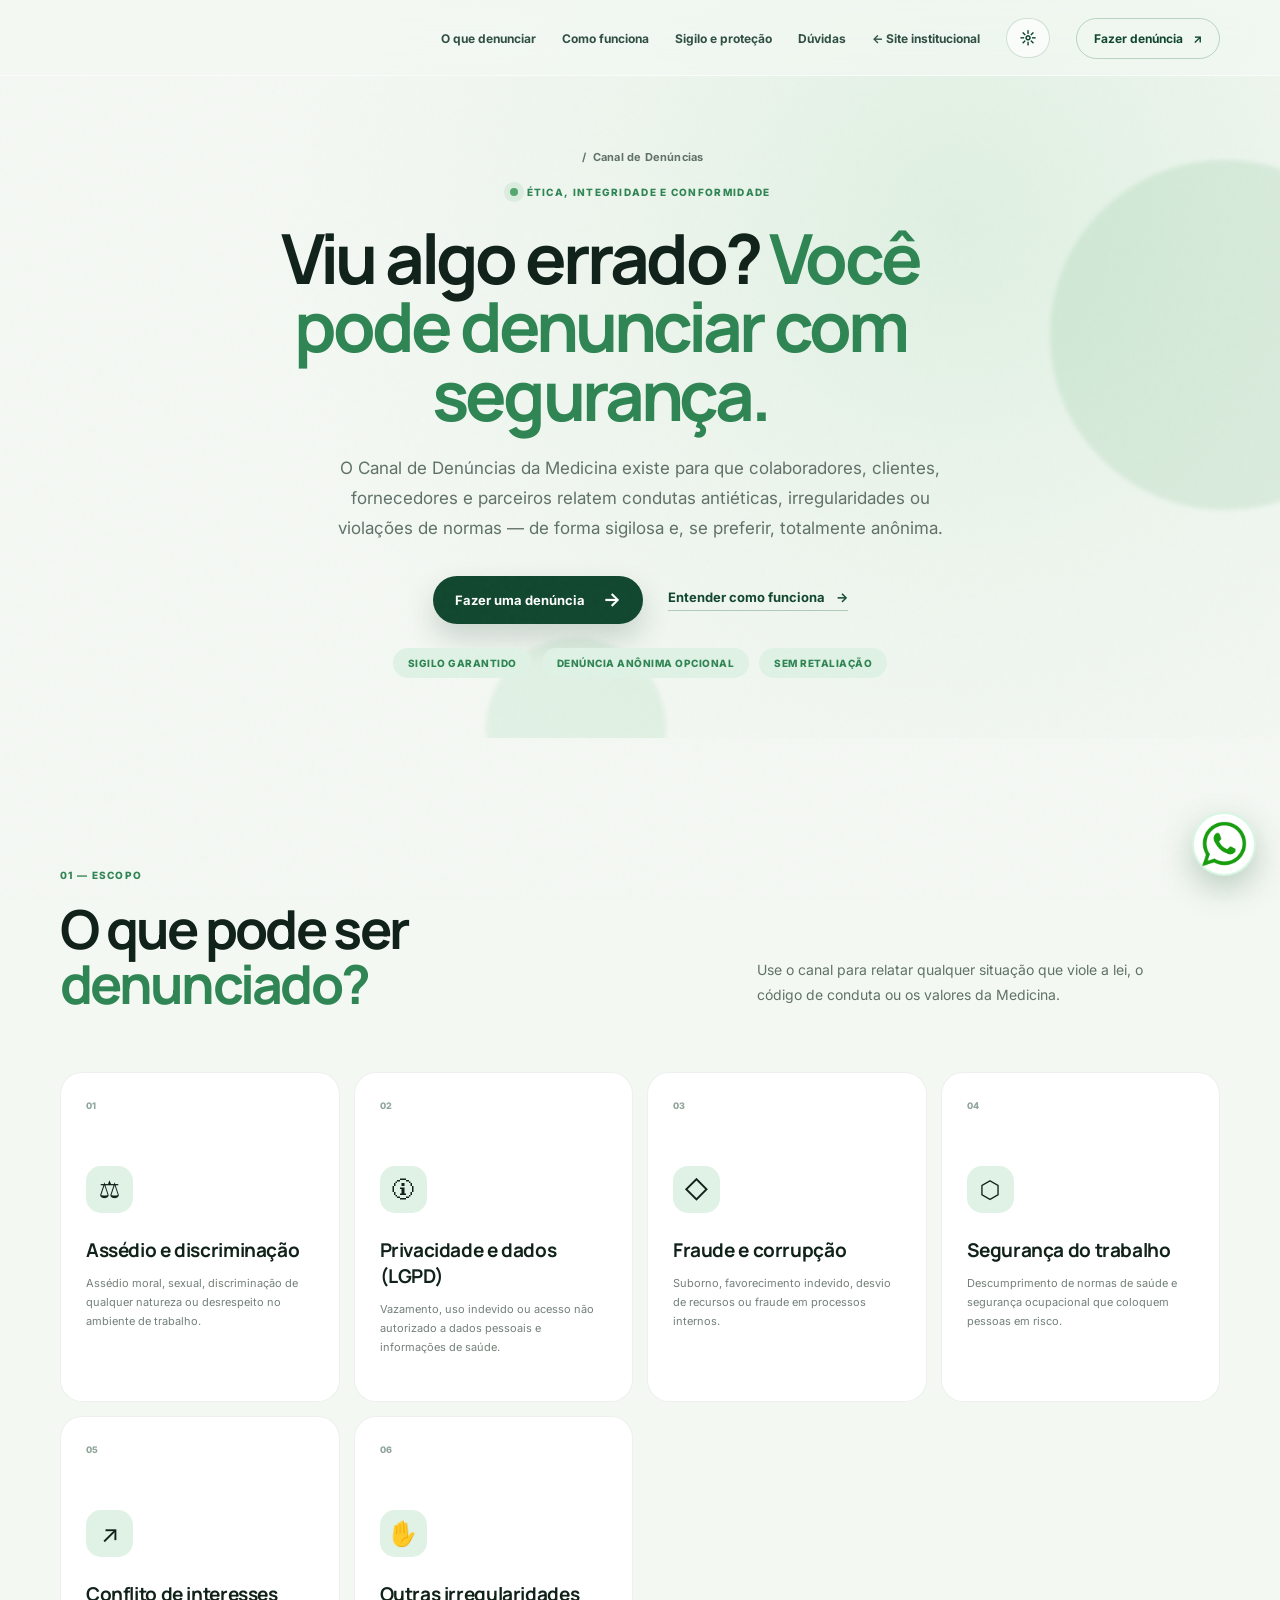
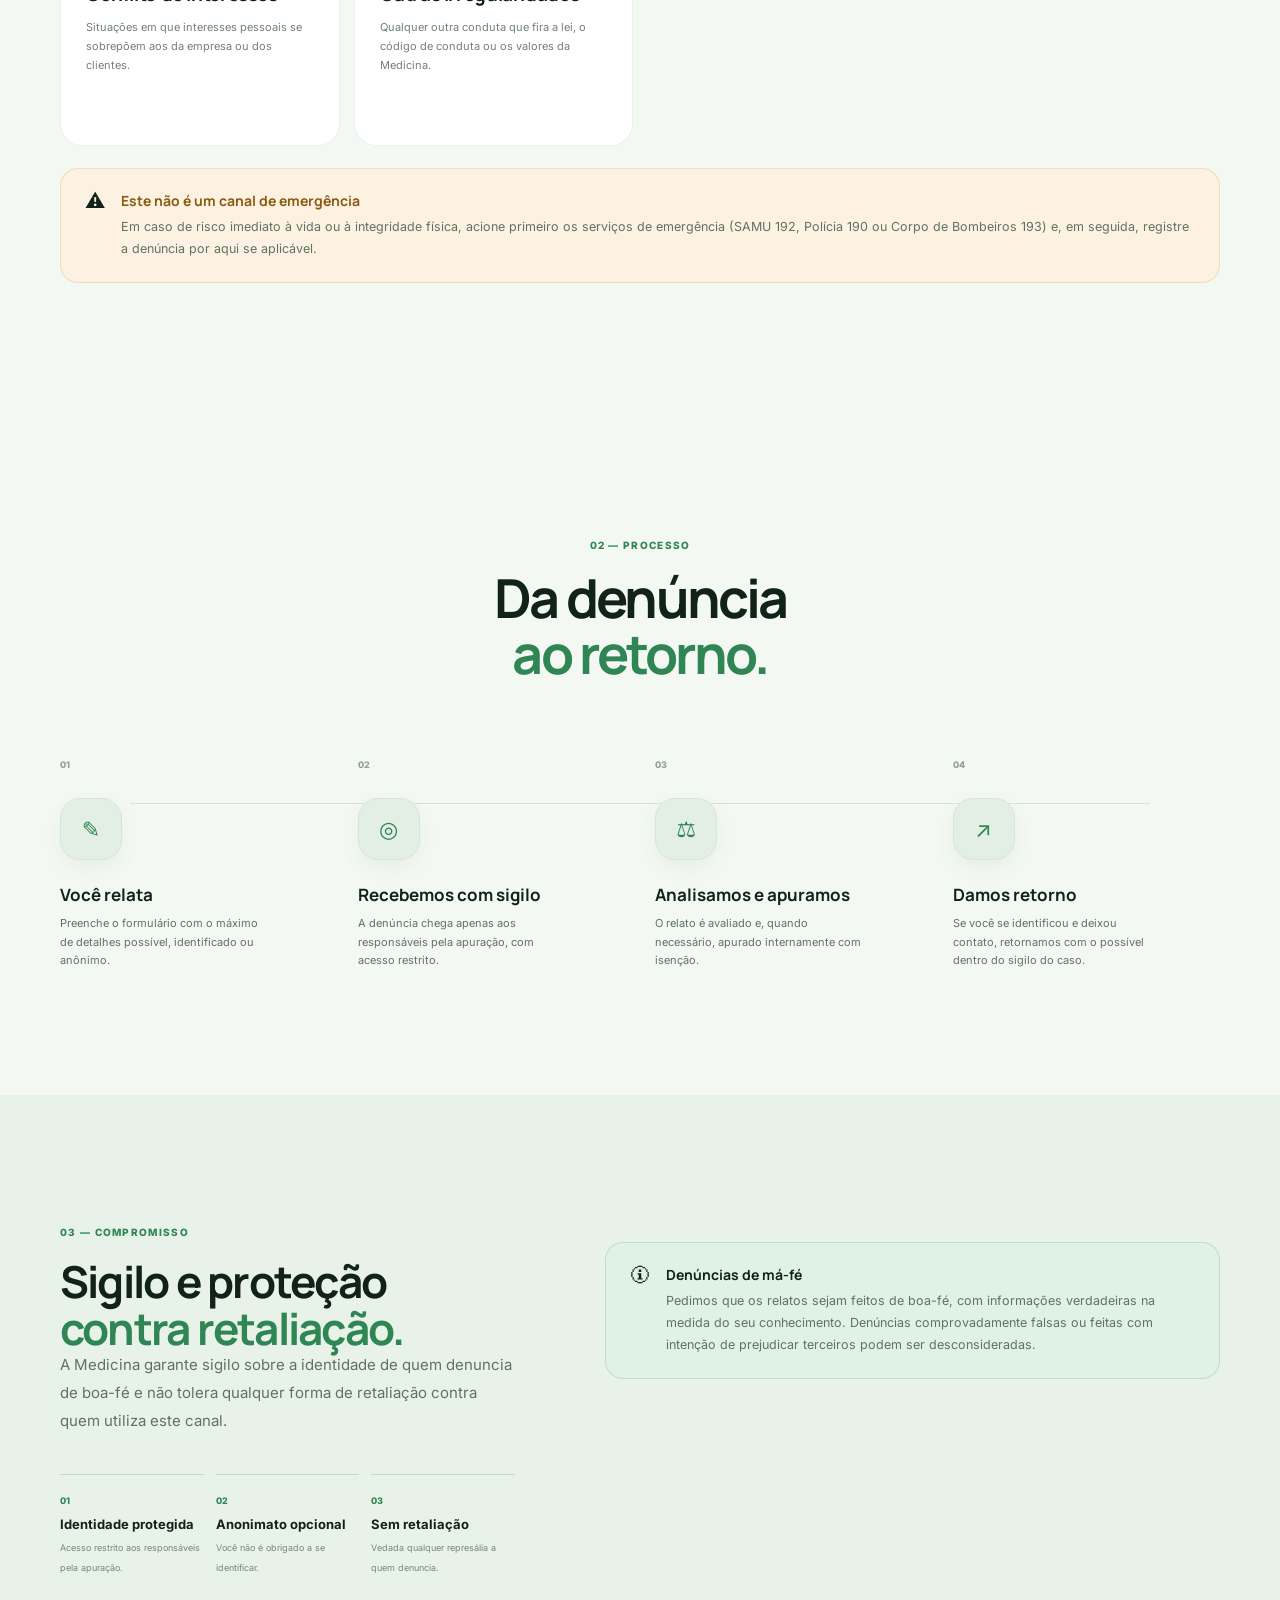
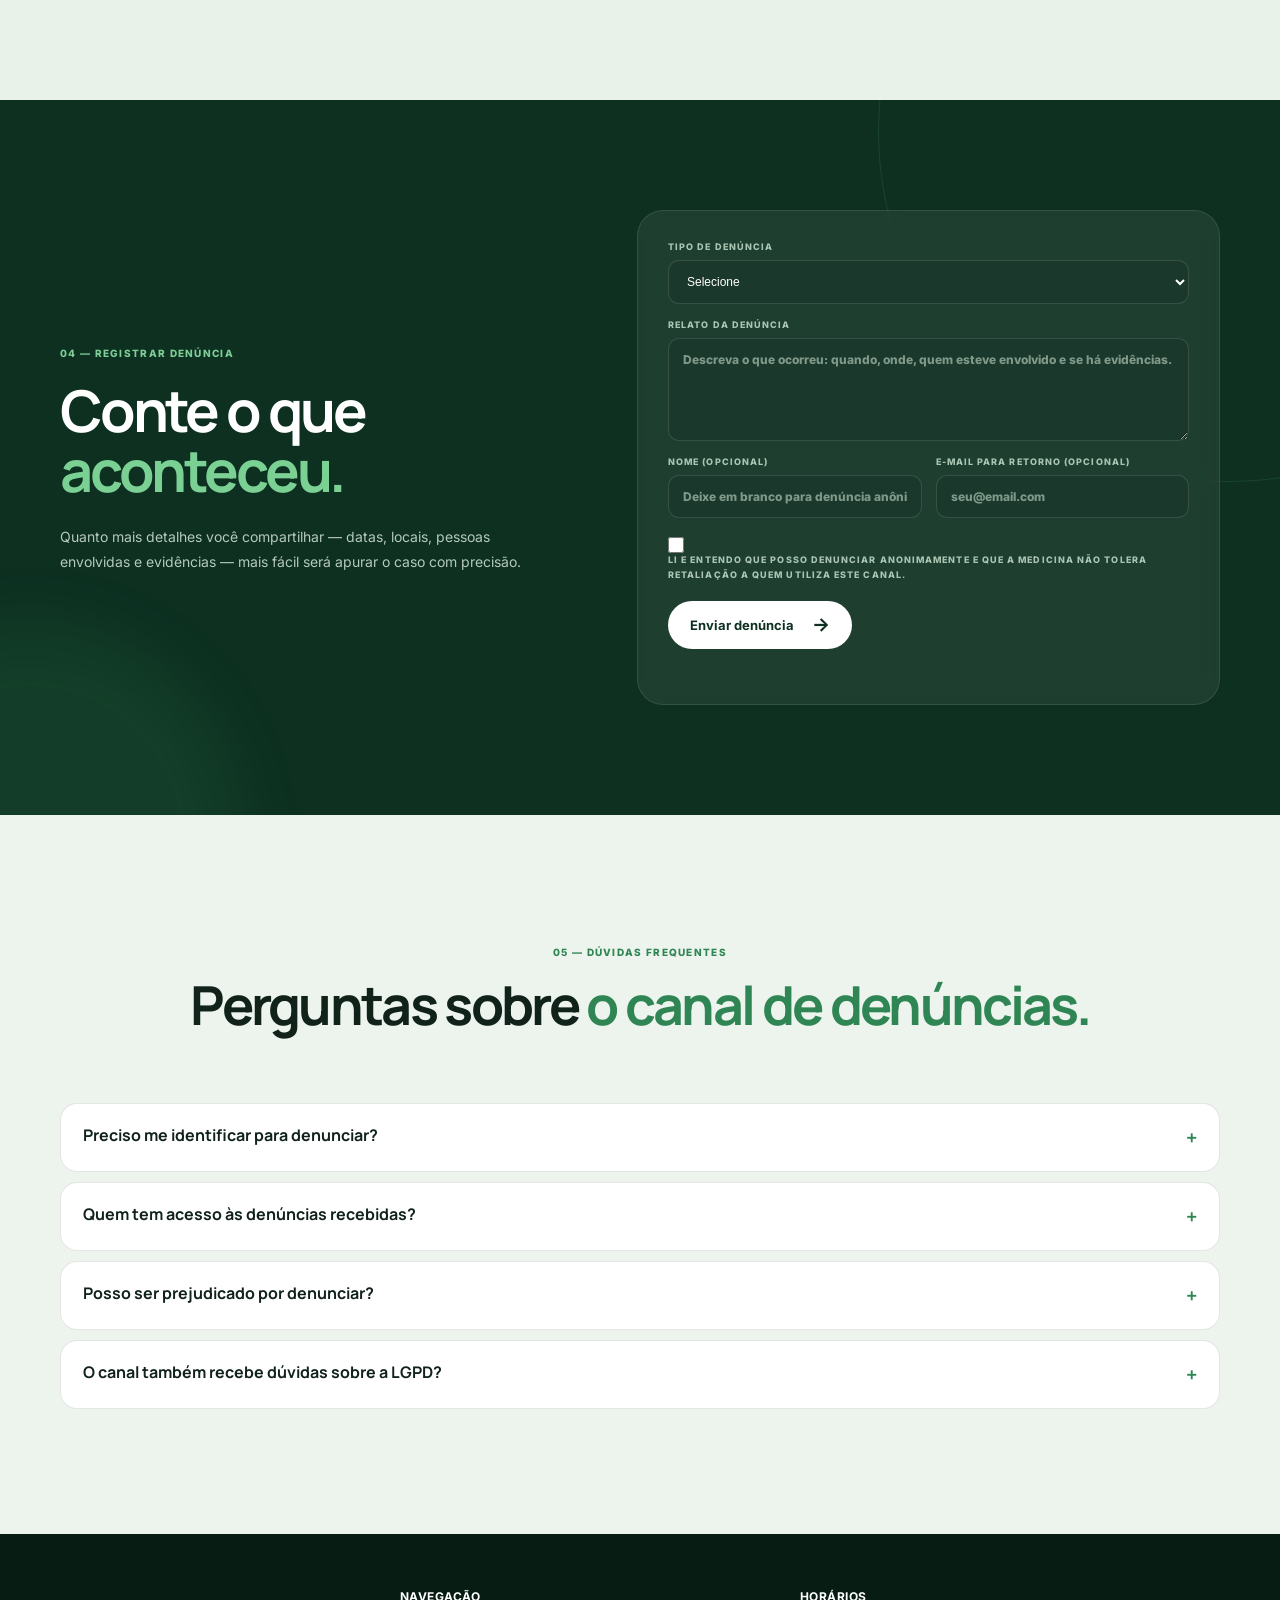
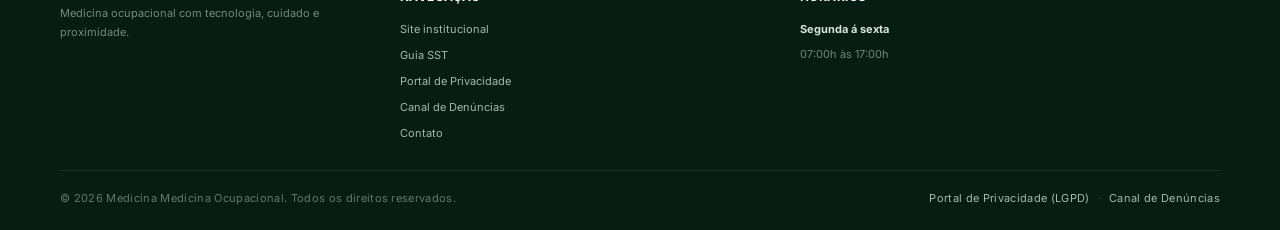
==== Medicina/canal-denuncias.html @ 220d485c "Add files via upload" ====
<!DOCTYPE html>
<html lang="pt-BR">

<head>
  <meta charset="UTF-8">
  <meta name="viewport" content="width=device-width, initial-scale=1.0">

  <meta name="description"
    content="Canal de Denúncias — relate condutas antiéticas, irregularidades ou violações de forma sigilosa e, se preferir, anônima.">

  <meta name="theme-color" content="#0f3d2a">

  <title>Canal de Denúncias</title>

  <link rel="preconnect" href="https://fonts.googleapis.com">
  <link rel="preconnect" href="https://fonts.gstatic.com" crossorigin>

  <link
    href="https://fonts.googleapis.com/css2?family=Inter:wght@400;500;600;700;800&family=Manrope:wght@500;600;700;800&display=swap"
    rel="stylesheet">

  <link rel="stylesheet" href="style.css">
  <link rel="stylesheet" href="legal.css">
</head>

<body>

  <div class="noise" aria-hidden="true"></div>

  <header class="header" id="inicio">
    <div class="container nav-wrap">

      <a class="brand" href="index.html" aria-label="Medicina - início">
      </a>

      <button class="menu-toggle" type="button" aria-label="Abrir menu" aria-expanded="false">
        <span></span>
        <span></span>
        <span></span>
      </button>

      <nav class="nav" aria-label="Navegação principal">
        <a href="#o-que-denunciar">O que denunciar</a>
        <a href="#como-funciona">Como funciona</a>
        <a href="#sigilo">Sigilo e proteção</a>
        <a href="#faq">Dúvidas</a>
        <a href="index.html">← Site institucional</a>

        <button class="theme-toggle" type="button" id="themeToggle" aria-label="Ativar tema escuro" aria-pressed="false"
          title="Alternar tema">
          <span class="theme-icon theme-sun" aria-hidden="true">☼</span>
          <span class="theme-icon theme-moon" aria-hidden="true">☾</span>
        </button>

        <a href="#denuncia" class="nav-cta">
          Fazer denúncia <span>↗</span>
        </a>
      </nav>

    </div>
  </header>


  <main>

    <!-- =========================
         HERO
    ========================== -->
    <section class="hero hero-simple">

      <div class="hero-glow glow-one"></div>
      <div class="hero-glow glow-two"></div>

      <div class="container hero-grid">

        <div class="hero-copy reveal">

          <div class="breadcrumb">
            <a href="index.html"></a>
            <span>/</span>
            <span>Canal de Denúncias</span>
          </div>

          <div class="eyebrow" style="justify-content:center">
            <span class="pulse"></span>
            Ética, integridade e conformidade
          </div>

          <h1>
            Viu algo errado?
            <em>Você pode denunciar com segurança.</em>
          </h1>

          <p class="hero-text">
            O Canal de Denúncias da Medicina existe para que colaboradores,
            clientes, fornecedores e parceiros relatem condutas antiéticas,
            irregularidades ou violações de normas — de forma sigilosa e,
            se preferir, totalmente anônima.
          </p>

          <div class="hero-actions">
            <a href="#denuncia" class="btn btn-primary">
              Fazer uma denúncia
              <span>→</span>
            </a>

            <a href="#como-funciona" class="text-link">
              Entender como funciona <span>→</span>
            </a>
          </div>

          <div class="meta-badges">
            <span class="meta-badge">Sigilo garantido</span>
            <span class="meta-badge">Denúncia anônima opcional</span>
            <span class="meta-badge">Sem retaliação</span>
          </div>

        </div>

      </div>

    </section>


    <!-- =========================
         O QUE PODE SER DENUNCIADO
    ========================== -->
    <section class="section" id="o-que-denunciar">
      <div class="container">

        <div class="section-heading reveal">
          <div>
            <span class="section-tag">01 — Escopo</span>
            <h2>O que pode ser <span>denunciado?</span></h2>
          </div>

          <p>
            Use o canal para relatar qualquer situação que viole a lei, o
            código de conduta ou os valores da Medicina.
          </p>
        </div>

        <div class="services-grid">

          <div class="service-card reveal">
            <span class="service-number">01</span>
            <div class="service-icon">⚖</div>
            <h3>Assédio e discriminação</h3>
            <p>Assédio moral, sexual, discriminação de qualquer natureza
              ou desrespeito no ambiente de trabalho.</p>
          </div>

          <div class="service-card reveal delay-1">
            <span class="service-number">02</span>
            <div class="service-icon">🛈</div>
            <h3>Privacidade e dados (LGPD)</h3>
            <p>Vazamento, uso indevido ou acesso não autorizado a dados
              pessoais e informações de saúde.</p>
          </div>

          <div class="service-card reveal delay-2">
            <span class="service-number">03</span>
            <div class="service-icon">◇</div>
            <h3>Fraude e corrupção</h3>
            <p>Suborno, favorecimento indevido, desvio de recursos ou
              fraude em processos internos.</p>
          </div>

          <div class="service-card reveal delay-3">
            <span class="service-number">04</span>
            <div class="service-icon">⬡</div>
            <h3>Segurança do trabalho</h3>
            <p>Descumprimento de normas de saúde e segurança ocupacional
              que coloquem pessoas em risco.</p>
          </div>

          <div class="service-card reveal">
            <span class="service-number">05</span>
            <div class="service-icon">↗</div>
            <h3>Conflito de interesses</h3>
            <p>Situações em que interesses pessoais se sobrepõem aos da
              empresa ou dos clientes.</p>
          </div>

          <div class="service-card reveal delay-1">
            <span class="service-number">06</span>
            <div class="service-icon">✋</div>
            <h3>Outras irregularidades</h3>
            <p>Qualquer outra conduta que fira a lei, o código de conduta
              ou os valores da Medicina.</p>
          </div>

        </div>

        <div class="info-box warn reveal">
          <span class="info-icon">⚠</span>
          <div>
            <h4>Este não é um canal de emergência</h4>
            <p>
              Em caso de risco imediato à vida ou à integridade física,
              acione primeiro os serviços de emergência (SAMU 192, Polícia
              190 ou Corpo de Bombeiros 193) e, em seguida, registre a
              denúncia por aqui se aplicável.
            </p>
          </div>
        </div>

      </div>
    </section>


    <!-- =========================
         COMO FUNCIONA
    ========================== -->
    <section class="section process" id="como-funciona">
      <div class="container">

        <div class="section-heading centered reveal">
          <span class="section-tag">02 — Processo</span>
          <h2>
            Da denúncia<br>
            <span>ao retorno.</span>
          </h2>
        </div>

        <div class="process-line"></div>

        <div class="process-grid">

          <div class="step reveal">
            <span>01</span>
            <div class="step-icon">✎</div>
            <h3>Você relata</h3>
            <p>Preenche o formulário com o máximo de detalhes possível,
              identificado ou anônimo.</p>
          </div>

          <div class="step reveal delay-1">
            <span>02</span>
            <div class="step-icon">◎</div>
            <h3>Recebemos com sigilo</h3>
            <p>A denúncia chega apenas aos responsáveis pela apuração,
              com acesso restrito.</p>
          </div>

          <div class="step reveal delay-2">
            <span>03</span>
            <div class="step-icon">⚖</div>
            <h3>Analisamos e apuramos</h3>
            <p>O relato é avaliado e, quando necessário, apurado
              internamente com isenção.</p>
          </div>

          <div class="step reveal delay-3">
            <span>04</span>
            <div class="step-icon">↗</div>
            <h3>Damos retorno</h3>
            <p>Se você se identificou e deixou contato, retornamos com o
              possível dentro do sigilo do caso.</p>
          </div>

        </div>

      </div>
    </section>


    <!-- =========================
         SIGILO E PROTEÇÃO
    ========================== -->
    <section class="section about" id="sigilo">
      <div class="container split reveal">

        <div>
          <span class="section-tag">03 — Compromisso</span>
          <h2>Sigilo e proteção <span>contra retaliação.</span></h2>

          <p>
            A Medicina garante sigilo sobre a identidade de quem
            denuncia de boa-fé e não tolera qualquer forma de retaliação
            contra quem utiliza este canal.
          </p>

          <div class="values">

            <div>
              <span>01</span>
              <strong>Identidade protegida</strong>
              <small>
                Acesso restrito aos responsáveis pela apuração.
              </small>
            </div>

            <div>
              <span>02</span>
              <strong>Anonimato opcional</strong>
              <small>
                Você não é obrigado a se identificar.
              </small>
            </div>

            <div>
              <span>03</span>
              <strong>Sem retaliação</strong>
              <small>
                Vedada qualquer represália a quem denuncia.
              </small>
            </div>

          </div>

        </div>

        <div class="info-box reveal">
          <span class="info-icon">🛈</span>
          <div>
            <h4>Denúncias de má-fé</h4>
            <p>
              Pedimos que os relatos sejam feitos de boa-fé, com
              informações verdadeiras na medida do seu conhecimento.
              Denúncias comprovadamente falsas ou feitas com intenção de
              prejudicar terceiros podem ser desconsideradas.
            </p>
          </div>
        </div>

      </div>
    </section>


    <!-- =========================
         FORMULÁRIO DE DENÚNCIA
    ========================== -->
    <section class="cta-section" id="denuncia">

      <div class="cta-glow"></div>

      <div class="container cta-grid">

        <div class="cta-copy reveal">

          <span class="section-tag light">
            04 — Registrar denúncia
          </span>

          <h2>
            Conte o que
            <em>aconteceu.</em>
          </h2>

          <p>
            Quanto mais detalhes você compartilhar — datas, locais,
            pessoas envolvidas e evidências — mais fácil será apurar o
            caso com precisão.
          </p>

        </div>

        <form class="contact-form reveal delay-1" id="contactForm"
          action="https://formsubmit.co/ajax/felipep2907@gmail.com" method="POST">

          <!-- Configurações do FormSubmit -->
          <input type="hidden" name="_subject" value="Nova denúncia — Canal de Denúncias Medicina">
          <input type="hidden" name="_template" value="table">
          <input type="hidden" name="_captcha" value="false">

          <label>
            Tipo de denúncia
            <select name="tipo_denuncia" required>
              <option value="" disabled selected>Selecione</option>
              <option value="Assédio ou discriminação">Assédio ou discriminação</option>
              <option value="Privacidade e dados (LGPD)">Privacidade e dados (LGPD)</option>
              <option value="Fraude ou corrupção">Fraude ou corrupção</option>
              <option value="Segurança do trabalho">Segurança do trabalho</option>
              <option value="Conflito de interesses">Conflito de interesses</option>
              <option value="Outra">Outra irregularidade</option>
            </select>
          </label>

          <label>
            Relato da denúncia
            <textarea name="mensagem" rows="5"
              placeholder="Descreva o que ocorreu: quando, onde, quem esteve envolvido e se há evidências."
              required></textarea>
          </label>

          <div class="form-row">

            <label>
              Nome (opcional)
              <input type="text" name="nome" placeholder="Deixe em branco para denúncia anônima" autocomplete="name">
            </label>

            <label>
              E-mail para retorno (opcional)
              <input type="email" name="email" placeholder="seu@email.com" autocomplete="email">
            </label>

          </div>

          <label class="form-check">
            <input type="checkbox" name="ciencia" value="Li e entendi como o canal funciona" required>
            Li e entendo que posso denunciar anonimamente e que a
            Medicina não tolera retaliação a quem utiliza este canal.
          </label>

          <button class="btn btn-light" type="submit">
            Enviar denúncia
            <span>→</span>
          </button>

          <p class="form-note" id="formMessage" role="status"></p>

        </form>

      </div>

    </section>


    <!-- =========================
         FAQ
    ========================== -->
    <section class="section faq" id="faq">
      <div class="container">

        <div class="section-heading centered reveal">
          <span class="section-tag">05 — Dúvidas frequentes</span>
          <h2>Perguntas sobre <span>o canal de denúncias.</span></h2>
        </div>

        <div class="faq-list">

          <details class="reveal">
            <summary>Preciso me identificar para denunciar?</summary>
            <p>
              Não. Você pode deixar os campos de nome e e-mail em branco e
              enviar a denúncia de forma totalmente anônima. Se quiser
              receber um retorno, é necessário deixar um e-mail de
              contato.
            </p>
          </details>

          <details class="reveal">
            <summary>Quem tem acesso às denúncias recebidas?</summary>
            <p>
              Apenas os responsáveis pela apuração interna têm acesso ao
              conteúdo das denúncias, mantendo o sigilo sobre a identidade
              de quem relata, quando informada.
            </p>
          </details>

          <details class="reveal">
            <summary>Posso ser prejudicado por denunciar?</summary>
            <p>
              Não. A Medicina veda qualquer forma de retaliação contra
              quem utiliza este canal de boa-fé.
            </p>
          </details>

          <details class="reveal">
            <summary>O canal também recebe dúvidas sobre a LGPD?</summary>
            <p>
              Para dúvidas gerais sobre privacidade e proteção de dados,
              consulte nosso <a href="privacidade.html">Portal de
                Privacidade</a>. Use este canal especificamente para relatar
              violações e condutas irregulares.
            </p>
          </details>

        </div>

      </div>
    </section>

  </main>

  <footer class="footer">

    <div class="container footer-grid">
      <div class="footer-brand">

        <p>
          Medicina ocupacional com tecnologia,
          cuidado e proximidade.
        </p>

      </div>
      <div class="footer-column">

        <h4>Navegação</h4>

        <nav class="footer-links" aria-label="Navegação do rodapé">

          <a href="index.html">
            Site institucional
          </a>

          <a href="guia-sst.html">
            Guia SST
          </a>

          <a href="privacidade.html">
            Portal de Privacidade
          </a>

          <a href="canal-denuncias.html">
            Canal de Denúncias
          </a>

          <a href="index.html#contato">
            Contato
          </a>

        </nav>

      </div>

      <div class="footer-column">
      </div>
      <div class="footer-column">

        <h4>Horários</h4>

        <div class="footer-info">

          <strong>Segunda á sexta</strong>

          <span>
            07:00h às 17:00h<br>
          </span>
        </div>

      </div>
      <div class="footer-column footer-address">
        </div>

      </div>

    </div>

    <div class="container footer-bottom">

      <span>
        © <span id="year"></span>
        Medicina Medicina Ocupacional.
        Todos os direitos reservados.
      </span>

      <nav class="footer-legal" aria-label="Links legais">
        <a href="privacidade.html">Portal de Privacidade (LGPD)</a>
        <span class="dot">·</span>
        <a href="canal-denuncias.html">Canal de Denúncias</a>
      </nav>

    </div>

  </footer>

  <a class="whatsapp" href="https://wa.me/5513991034244" target="_blank" rel="noopener"
    aria-label="Falar pelo WhatsApp">
    <span class="whatsapp-flutuante">
      <img src="assets/whatsapp-png-logo-1.png" alt="WhatsApp Logo">
    </span>
  </a>
  <script src="script.js"></script>
</body>

</html>
---- Medicina/style.css ----
@import url('https://fonts.googleapis.com/css2?family=Inter:wght@400;500;600;700;800&family=Manrope:wght@500;600;700;800&display=swap');

:root {
  --green-950: #092218;
  --green-900: #0d3021;
  --green-800: #12472f;
  --green: #1f673e;
  --green-600: #2f8553;
  --green-500: #53a86f;
  --mint: #dff2e5;
  --cream: #f4f8f3;
  --white: #fff;
  --ink: #10221a;
  --muted: #607268;
  --line: rgba(16, 34, 26, .11);
  --shadow: 0 24px 70px rgba(12, 50, 31, .12);
}

* {
  box-sizing: border-box;
  margin: 0;
  padding: 0
}

html {
  scroll-behavior: smooth;
  scroll-padding-top: 92px
}

body {
  font-family: Inter, system-ui, sans-serif;
  color: var(--ink);
  background: var(--cream);
  overflow-x: hidden
}

a {
  text-decoration: none;
  color: inherit
}

button,
input,
textarea {
  font: inherit
}

.container {
  width: min(1160px, calc(100% - 48px));
  margin: auto
}

.noise {
  position: fixed;
  inset: 0;
  pointer-events: none;
  z-index: 20;
  opacity: .025;
  background-image: url("data:image/svg+xml,%3Csvg viewBox='0 0 180 180' xmlns='http://www.w3.org/2000/svg'%3E%3Cfilter id='n'%3E%3CfeTurbulence type='fractalNoise' baseFrequency='.9' numOctaves='3' stitchTiles='stitch'/%3E%3C/filter%3E%3Crect width='100%25' height='100%25' filter='url(%23n)' opacity='.8'/%3E%3C/svg%3E")
}

.header {
  height: 76px;
  position: fixed;
  top: 0;
  left: 0;
  width: 100%;
  z-index: 1000;
  background: rgba(244, 248, 243, .68);
  backdrop-filter: blur(18px) saturate(130%);
  -webkit-backdrop-filter: blur(18px) saturate(130%);
  border-bottom: 1px solid rgba(255, 255, 255, .52);
  box-shadow: 0 8px 30px rgba(12, 50, 31, .04);
  transition: background-color .35s ease, box-shadow .35s ease, border-color .35s ease
}

.nav-wrap {
  height: 76px;
  display: flex;
  align-items: center;
  justify-content: space-between
}

.brand img {
  width: 170px;
  display: block
}

.nav {
  display: flex;
  align-items: center;
  gap: 26px;
  font-size: 12px;
  font-weight: 700;
  color: #315044
}

.nav a {
  transition: .25s
}

.nav a:hover {
  color: var(--green-600);
  transform: translateY(-2px)
}

.nav-cta {
  padding: 12px 17px;
  border: 1px solid rgba(31, 103, 62, .25);
  border-radius: 100px;
  color: var(--green-800) !important
}

.nav-cta span {
  margin-left: 7px
}

.menu-toggle {
  display: none;
  border: 0;
  background: none;
  width: 42px;
  height: 42px;
  cursor: pointer
}

.menu-toggle span {
  display: block;
  width: 23px;
  height: 2px;
  background: var(--green-900);
  margin: 5px auto;
  transition: .25s
}

.hero {
  min-height: 820px;
  padding: 160px 0 90px;
  position: relative;
  isolation: isolate;
  overflow: hidden;
  background: radial-gradient(circle at 75% 30%, #dff0e2 0, #edf5ed 31%, var(--cream) 62%)
}

.hero-grid {
  display: grid;
  grid-template-columns: 1.03fr .97fr;
  gap: 60px;
  align-items: center;
  min-height: 600px
}

.eyebrow,
.section-tag {
  display: inline-flex;
  align-items: center;
  gap: 9px;
  text-transform: uppercase;
  letter-spacing: .13em;
  font-size: 10px;
  font-weight: 800;
  color: var(--green-600)
}

.pulse {
  width: 8px;
  height: 8px;
  border-radius: 50%;
  background: var(--green-500);
  box-shadow: 0 0 0 6px rgba(83, 168, 111, .12)
}

.hero h1 {
  font-family: Manrope, sans-serif;
  font-size: clamp(45px, 5.4vw, 76px);
  line-height: .99;
  letter-spacing: -.055em;
  margin: 24px 0 25px;
  max-width: 720px
}

.hero h1 em,
.about-copy h2 span,
.section-heading h2 span {
  font-style: normal;
  color: var(--green-600)
}

.hero-text {
  font-size: 17px;
  line-height: 1.75;
  color: var(--muted);
  max-width: 620px
}

.hero-actions {
  display: flex;
  align-items: center;
  gap: 25px;
  margin-top: 32px
}

.btn {
  display: inline-flex;
  align-items: center;
  justify-content: center;
  gap: 18px;
  border: 0;
  cursor: pointer;
  border-radius: 100px;
  padding: 16px 22px;
  font-weight: 700;
  font-size: 13px;
  transition: .3s
}

.btn span {
  font-size: 19px;
  line-height: 0
}

.btn-primary {
  background: var(--green-800);
  color: #fff;
  box-shadow: 0 14px 30px rgba(13, 48, 33, .18)
}

.btn-primary:hover {
  background: var(--green-600);
  transform: translateY(-3px);
  box-shadow: 0 18px 35px rgba(13, 48, 33, .22)
}

.text-link {
  font-size: 13px;
  font-weight: 700;
  color: var(--green-800);
  border-bottom: 1px solid rgba(31, 103, 62, .3);
  padding-bottom: 5px
}

.text-link span {
  margin-left: 8px
}

.hero-proof {
  display: flex;
  align-items: center;
  gap: 22px;
  margin-top: 58px;
  color: var(--green-900)
}

.proof-item {
  display: flex;
  align-items: center;
  gap: 10px
}

.proof-item strong {
  font-family: Manrope;
  font-size: 23px;
  color: var(--green-600)
}

.proof-item span {
  font-size: 9px;
  line-height: 1.35;
  text-transform: uppercase;
  letter-spacing: .08em;
  color: #718078;
  font-weight: 700
}

.proof-line {
  height: 34px;
  width: 1px;
  background: var(--line)
}

.hero-visual {
  height: 550px;
  position: relative
}

.main-card {
  position: absolute;
  width: 390px;
  height: 500px;
  right: 50px;
  top: 25px;
  border-radius: 36px;
  background: linear-gradient(145deg, #164a31, #0b2b1d);
  box-shadow: 0 35px 80px rgba(15, 54, 34, .24);
  overflow: hidden;
  color: #fff;
  padding: 28px
}

.main-card:before {
  content: "";
  position: absolute;
  width: 300px;
  height: 300px;
  border-radius: 50%;
  border: 1px solid rgba(255, 255, 255, .09);
  left: -110px;
  bottom: -70px
}

.card-top {
  display: flex;
  justify-content: space-between;
  align-items: center
}

.status {
  font-size: 9px;
  text-transform: uppercase;
  letter-spacing: .12em;
  color: #bce5c9
}

.status i {
  display: inline-block;
  width: 6px;
  height: 6px;
  background: #76d594;
  border-radius: 50%;
  margin-right: 6px;
  box-shadow: 0 0 0 4px rgba(118, 213, 148, .12)
}

.mini-icon {
  width: 29px;
  height: 29px;
  border-radius: 50%;
  background: rgba(255, 255, 255, .09);
  display: grid;
  place-items: center
}

.medical-symbol {
  position: absolute;
  right: 40px;
  top: 110px;
  width: 120px;
  height: 120px;
  opacity: .9
}

.medical-symbol:before,
.medical-symbol:after {
  content: "";
  position: absolute;
  left: 50%;
  top: 50%;
  background: #6fc98a;
  border-radius: 15px;
  transform: translate(-50%, -50%)
}

.medical-symbol:before {
  width: 120px;
  height: 34px
}

.medical-symbol:after {
  height: 120px;
  width: 34px
}

.medical-symbol span {
  position: absolute;
  width: 32px;
  height: 32px;
  border: 1px solid rgba(255, 255, 255, .35);
  border-radius: 50%;
  z-index: 2;
  left: 44px;
  top: 44px
}

.card-content {
  position: absolute;
  left: 28px;
  right: 28px;
  bottom: 47px;
  z-index: 2
}

.card-content small {
  font-size: 9px;
  letter-spacing: .18em;
  color: #86bf99;
  font-weight: 800
}

.card-content h2 {
  font-family: Manrope;
  font-size: 38px;
  letter-spacing: -.04em;
  margin: 9px 0
}

.card-content p {
  font-size: 12px;
  line-height: 1.65;
  color: #c0d4c7;
  max-width: 280px
}

.card-wave {
  position: absolute;
  bottom: -120px;
  right: -90px;
  width: 330px;
  height: 330px;
  border: 1px solid rgba(114, 210, 143, .25);
  border-radius: 50%;
  box-shadow: 0 0 0 45px rgba(114, 210, 143, .025), 0 0 0 90px rgba(114, 210, 143, .02)
}

.floating-card {
  position: absolute;
  background: rgba(255, 255, 255, .92);
  backdrop-filter: blur(15px);
  box-shadow: 0 20px 50px rgba(15, 54, 34, .14);
  border: 1px solid rgba(255, 255, 255, .9);
  border-radius: 18px;
  z-index: 3
}

.card-check {
  left: 10px;
  bottom: 84px;
  padding: 13px 17px;
  display: flex;
  align-items: center;
  gap: 11px
}

.check-circle {
  width: 34px;
  height: 34px;
  border-radius: 50%;
  display: grid;
  place-items: center;
  background: var(--mint);
  color: var(--green-600);
  font-weight: 800
}

.floating-card strong {
  font-size: 11px;
  display: block
}

.floating-card span {
  display: block;
  font-size: 9px;
  color: #7b8881;
  margin-top: 3px
}

.card-data {
  right: 5px;
  top: 75px;
  padding: 15px 18px;
  width: 140px
}

.data-label {
  font-size: 8px !important;
  letter-spacing: .12em;
  font-weight: 800;
  color: #6e8177 !important
}

.card-data strong {
  font-size: 18px;
  margin-top: 4px;
  color: var(--green-800)
}

.data-bars {
  display: flex;
  gap: 4px;
  align-items: flex-end;
  height: 22px;
  margin-top: 10px
}

.data-bars i {
  width: 9px;
  border-radius: 4px 4px 2px 2px;
  background: #9bceb0
}

.data-bars i:nth-child(1) {
  height: 8px
}

.data-bars i:nth-child(2) {
  height: 13px
}

.data-bars i:nth-child(3) {
  height: 11px
}

.data-bars i:nth-child(4) {
  height: 18px
}

.data-bars i:nth-child(5) {
  height: 21px;
  background: var(--green-600)
}

.hero-glow {
  position: absolute;
  border-radius: 50%;
  filter: blur(2px);
  pointer-events: none
}

.glow-one {
  width: 350px;
  height: 350px;
  background: rgba(92, 178, 116, .14);
  right: -120px;
  top: 160px
}

.glow-two {
  width: 180px;
  height: 180px;
  background: rgba(111, 195, 139, .13);
  left: 38%;
  bottom: -80px
}

.parallax-orb {
  position: absolute;
  border-radius: 50%;
  border: 1px solid rgba(47, 133, 83, .14);
  pointer-events: none
}

.orb-one {
  width: 160px;
  height: 160px;
  left: -75px;
  top: 380px
}

.orb-two {
  width: 95px;
  height: 95px;
  right: 40%;
  top: 120px
}

.scroll-cue {
  position: absolute;
  bottom: 22px;
  left: 50%;
  transform: translateX(-50%);
  font-size: 9px;
  text-transform: uppercase;
  letter-spacing: .18em;
  color: #8b9891;
  display: flex;
  gap: 10px;
  align-items: center
}

.scroll-cue span {
  height: 25px;
  width: 1px;
  background: #a8b4ad
}

.ticker {
  overflow: hidden;
  background: var(--green-800);
  color: #e5f3e9;
  height: 48px;
  display: flex;
  align-items: center
}

.ticker-track {
  white-space: nowrap;
  font-size: 10px;
  font-weight: 800;
  letter-spacing: .18em;
}

.ticker b {
  color: #72c88c
}

.section {
  padding: 125px 0
}

.section-heading {
  display: grid;
  grid-template-columns: 1.15fr .85fr;
  gap: 70px;
  align-items: end;
  margin-bottom: 60px
}

.section-heading h2,
.about-copy h2 {
  font-family: Manrope;
  font-size: clamp(35px, 4.2vw, 55px);
  line-height: 1.04;
  letter-spacing: -.05em;
  margin-top: 18px
}

.section-heading>p {
  font-size: 14px;
  line-height: 1.8;
  color: var(--muted);
  max-width: 430px;
  margin-bottom: 5px
}

.services-grid {
  display: grid;
  grid-template-columns: repeat(4, 1fr);
  gap: 14px
}

.service-card {
  background: #fff;
  border: 1px solid rgba(17, 49, 35, .07);
  border-radius: 22px;
  min-height: 330px;
  padding: 27px 25px;
  position: relative;
  overflow: hidden;
  transition: .4s;
  display: flex;
  flex-direction: column
}

.service-card:hover {
  transform: translateY(-8px);
  box-shadow: var(--shadow)
}

.service-card.featured {
  background: var(--green-800);
  color: #fff
}

.service-number {
  font-size: 9px;
  font-weight: 800;
  color: #90a59a
}

.featured .service-number {
  color: #9ac7aa
}

.service-icon {
  width: 47px;
  height: 47px;
  border-radius: 15px;
  background: var(--mint);
  color: var(--green-700);
  display: grid;
  place-items: center;
  font-size: 24px;
  margin: 55px 0 24px
}

.featured .service-icon {
  background: rgba(255, 255, 255, .12);
  color: #bce8c8
}

.service-card h3 {
  font-family: Manrope;
  font-size: 19px;
  letter-spacing: -.02em
}

.service-card p {
  font-size: 11px;
  line-height: 1.7;
  color: #738079;
  margin-top: 11px
}

.featured p {
  color: #c1d6c8
}

.service-card a {
  font-size: 10px;
  font-weight: 800;
  margin-top: auto;
  padding-top: 22px;
  color: var(--green-600)
}

.featured a {
  color: #b5e6c3
}

.service-card a span {
  margin-left: 6px
}

.about {
  background: #e8f2e9;
  position: relative;
  overflow: hidden
}

.about-grid {
  display: grid;
  grid-template-columns: .9fr 1.1fr;
  gap: 110px;
  align-items: center
}

.about-visual {
  position: relative;
  min-height: 510px
}

.about-photo {
  height: 475px;
  width: 390px;
  border-radius: 30px;
  background: linear-gradient(145deg, #bdd9c4, #8ebc9c);
  position: relative;
  overflow: hidden;
  display: flex;
  flex-direction: column;
  justify-content: flex-end;
  padding: 32px;
  color: #16472e;
  box-shadow: var(--shadow)
}

.about-photo:before {
  content: "";
  position: absolute;
  width: 340px;
  height: 340px;
  border: 1px solid rgba(13, 48, 33, .17);
  border-radius: 50%;
  top: -70px;
  right: -80px;
  box-shadow: 0 0 0 45px rgba(255, 255, 255, .06), 0 0 0 90px rgba(255, 255, 255, .04)
}

.about-photo:after {
  content: "";
  position: absolute;
  inset: 20px;
  border: 1px solid rgba(255, 255, 255, .4);
  border-radius: 22px
}

.cross-large {
  font-size: 180px;
  font-weight: 200;
  line-height: .7;
  opacity: .35;
  position: absolute;
  top: 100px;
  left: 110px
}

.about-photo span {
  font-family: Manrope;
  font-size: 31px;
  font-weight: 800;
  position: relative;
  z-index: 2;
  letter-spacing: -.04em
}

.about-photo small {
  font-size: 8px;
  letter-spacing: .17em;
  font-weight: 800;
  position: relative;
  z-index: 2;
  margin-top: 7px
}

.experience-card {
  position: absolute;
  right: 0;
  bottom: 12px;
  background: #fff;
  border-radius: 18px;
  padding: 18px 20px;
  display: flex;
  align-items: center;
  gap: 14px;
  box-shadow: 0 20px 50px rgba(20, 70, 43, .12)
}

.experience-card strong {
  font-family: Manrope;
  font-size: 38px;
  color: var(--green-600)
}

.experience-card span {
  font-size: 10px;
  font-weight: 700;
  line-height: 1.45;
  color: #5d6c64
}

.about-copy>p {
  font-size: 14px;
  line-height: 1.85;
  color: var(--muted);
  max-width: 570px;
  margin-top: 22px
}

.values {
  display: grid;
  grid-template-columns: repeat(3, 1fr);
  gap: 12px;
  margin-top: 40px
}

.values div {
  border-top: 1px solid rgba(20, 70, 43, .16);
  padding-top: 13px
}

.values span {
  font-size: 9px;
  color: var(--green-600);
  font-weight: 800
}

.values strong {
  display: block;
  font-size: 13px;
  margin: 8px 0 3px
}

.values small {
  font-size: 9px;
  color: #77867e
}

.about-shape {
  position: absolute;
  width: 600px;
  height: 600px;
  border: 1px solid rgba(47, 133, 83, .09);
  border-radius: 50%;
  right: -280px;
  top: -170px
}

.process {
  background: var(--cream)
}

.centered {
  display: block;
  text-align: center;
  margin-bottom: 70px
}

.centered h2 {
  margin-top: 17px
}

.process-grid {
  display: grid;
  grid-template-columns: repeat(4, 1fr);
  gap: 30px;
  position: relative
}

.process-line {
  height: 1px;
  background: var(--line);
  position: absolute;
  margin-top: 51px;
  width: min(1020px, calc(100% - 100px));
  left: 50%;
  transform: translateX(-50%)
}

.step {
  position: relative;
  z-index: 1
}

.step>span {
  font-size: 9px;
  color: #91a099;
  font-weight: 800;
  background: var(--cream);
  padding-right: 14px
}

.step-icon {
  width: 62px;
  height: 62px;
  border-radius: 20px;
  background: #e3efe5;
  border: 1px solid #d7e6da;
  color: var(--green-600);
  display: grid;
  place-items: center;
  font-size: 22px;
  margin: 26px 0 23px;
  box-shadow: 0 8px 20px rgba(30, 95, 54, .06)
}

.step h3 {
  font-family: Manrope;
  font-size: 17px
}

.step p {
  font-size: 11px;
  color: var(--muted);
  line-height: 1.7;
  margin-top: 8px;
  max-width: 210px
}

.cta-section {
  background: var(--green-900);
  color: #fff;
  position: relative;
  overflow: hidden;
  padding: 110px 0
}

.cta-section:before {
  content: "";
  position: absolute;
  width: 700px;
  height: 700px;
  border: 1px solid rgba(116, 208, 141, .12);
  border-radius: 50%;
  right: -300px;
  top: -320px
}

.cta-glow {
  position: absolute;
  width: 420px;
  height: 420px;
  border-radius: 50%;
  background: rgba(65, 151, 91, .13);
  filter: blur(30px);
  left: -180px;
  bottom: -230px
}

.cta-grid {
  display: grid;
  grid-template-columns: .9fr 1.1fr;
  gap: 100px;
  align-items: center;
  position: relative
}

.section-tag.light {
  color: #7dcd96
}

.cta-copy h2 {
  font-family: Manrope;
  font-size: clamp(38px, 4.5vw, 59px);
  line-height: 1.03;
  letter-spacing: -.055em;
  margin-top: 20px
}

.cta-copy h2 em {
  font-style: normal;
  color: #7bd093
}

.cta-copy p {
  font-size: 14px;
  line-height: 1.8;
  color: #b5c9bc;
  margin-top: 24px;
  max-width: 500px
}

.contact-form {
  background: rgba(255, 255, 255, .07);
  border: 1px solid rgba(255, 255, 255, .1);
  border-radius: 26px;
  padding: 30px;
  backdrop-filter: blur(12px)
}

.form-row {
  display: grid;
  grid-template-columns: 1fr 1fr;
  gap: 14px
}

.contact-form label {
  font-size: 9px;
  text-transform: uppercase;
  letter-spacing: .12em;
  font-weight: 800;
  color: #a9c4b2;
  display: block;
  margin-bottom: 15px
}

.contact-form input,
.contact-form textarea {
  display: block;
  width: 100%;
  border: 1px solid rgba(255, 255, 255, .12);
  background: rgba(0, 0, 0, .1);
  border-radius: 11px;
  color: #fff;
  padding: 13px 14px;
  outline: none;
  margin-top: 8px;
  font-size: 12px;
  resize: vertical;
  transition: .25s
}

.contact-form input:focus,
.contact-form textarea:focus {
  border-color: #6bc887;
  background: rgba(0, 0, 0, .16)
}

.contact-form input::placeholder,
.contact-form textarea::placeholder {
  color: #7f998a
}

.btn-light {
  background: #fff;
  color: var(--green-900);
  margin-top: 4px
}

.btn-light:hover {
  transform: translateY(-3px);
  background: #dff3e4
}

.form-note {
  font-size: 10px;
  color: #7bd093;
  margin-top: 13px;
  min-height: 12px;
  line-height: 1.5;
  transition: color .25s ease, opacity .25s ease;
}

.form-note.success {
  color: #7bd093;
}

.form-note.error {
  color: #ff8f8f;
}

.contact-form button:disabled {
  opacity: .7;
  cursor: wait;
  transform: none;
}

.footer {
  background: #071c13;
  color: #a6b9ae;
  padding: 55px 0 25px
}

.footer-grid {
  display: grid;
  grid-template-columns: 1.5fr .8fr .8fr .9fr 1fr;
  gap: 40px;
  align-items: start
}

.footer-brand {
  display: flex;
  flex-direction: column
}

.footer-logo {
  width: 190px;
  filter: brightness(0) invert(1);
  opacity: .9
}

.footer-grid p {
  font-size: 11px;
  line-height: 1.7;
  max-width: 280px;
  margin-top: 15px;
  color: #748b7e
}

.footer-column h4,
.footer-address h4 {
  font-size: 12px;
  font-weight: 700;
  text-transform: uppercase;
  letter-spacing: .04em;
  color: #fff;
  margin-bottom: 18px
}

.footer-links {
  display: flex;
  flex-direction: column;
  gap: 12px;
  font-size: 11px
}

.footer-links a {
  color: #a6b9ae;
  transition: color .25s
}

.footer-links a:hover,
.footer-info a:hover {
  color: #81d095
}

.footer-info {
  display: flex;
  flex-direction: column;
  gap: 10px;
  font-size: 11px
}

.footer-info span {
  display: block;
  color: #71877b;
  line-height: 1.6
}

.footer-info a,
.footer-info strong {
  font-weight: 700;
  color: #d7e7dc
}

.footer-info a {
  display: block
}

.footer-address address {
  font-style: normal;
  line-height: 1.6;
  margin-bottom: 14px
}

.footer-address address:last-child {
  margin-bottom: 0
}

.footer-cta {
  display: flex;
  align-items: center;
  justify-content: space-between;
  flex-wrap: wrap;
  gap: 20px;
  margin-top: 50px;
  padding-top: 35px;
  border-top: 1px solid rgba(255, 255, 255, .08)
}

.footer-cta span {
  display: block;
  font-size: 11px;
  font-weight: 700;
  text-transform: uppercase;
  letter-spacing: .05em;
  color: #81d095;
  margin-bottom: 6px
}

.footer-cta p {
  margin: 0;
  font-size: 16px;
  font-weight: 600;
  color: #fff
}

.footer-cta a {
  display: inline-flex;
  align-items: center;
  gap: 12px;
  padding: 15px 26px;
  border-radius: 100px;
  background: var(--green-600);
  color: #fff;
  font-size: 13px;
  font-weight: 700;
  text-decoration: none;
  white-space: nowrap;
  transition: .3s
}

.footer-cta a:hover {
  background: var(--green-500);
  transform: translateY(-3px)
}

.footer-cta a span {
  margin: 0;
  font-size: 16px;
  font-weight: 700;
  text-transform: none;
  letter-spacing: 0;
  color: inherit
}

.footer-bottom {
  border-top: 1px solid rgba(255, 255, 255, .08);
  margin-top: 30px;
  padding-top: 20px;
  display: flex;
  justify-content: space-between;
  flex-wrap: wrap;
  gap: 10px;
  font-size: 11px;
  letter-spacing: .03em;
  color: #63796e
}

/* WhatsApp flutuante */
.whatsapp {
  position: fixed;
  right: 24px;
  bottom: 24px;
  width: 64px;
  height: 64px;
  border-radius: 50%;
  background: #fff;
  display: grid;
  place-items: center;
  z-index: 9999;
  box-shadow: 0 12px 32px rgba(15, 80, 38, .25);
  border: 2px solid rgba(37, 211, 102, .18);
  transition: transform .3s ease, box-shadow .3s ease;
}

.whatsapp:hover {
  transform: translateY(-5px) scale(1.06);
  box-shadow: 0 16px 38px rgba(15, 80, 38, .32);
}

.whatsapp-flutuante {
  width: 46px;
  height: 46px;
  display: flex;
  align-items: center;
  justify-content: center;
  border-radius: 50%;
}

.whatsapp-flutuante img {
  width: 100%;
  height: 100%;
  object-fit: contain;
  display: block;
}

.reveal {
  opacity: 0;
  transform: translateY(30px);
  transition: opacity .8s ease, transform .8s ease
}

.reveal.visible {
  opacity: 1;
  transform: translateY(0)
}

.delay-1 {
  transition-delay: .12s
}

.delay-2 {
  transition-delay: .24s
}

.delay-3 {
  transition-delay: .36s
}

@media(max-width:900px) {

  .header,
  .nav-wrap {
    height: 72px
  }

  .brand img {
    width: 155px
  }

  .menu-toggle {
    display: block
  }

  .nav {
    position: absolute;
    top: 78px;
    left: 20px;
    right: 20px;
    background: rgba(248, 251, 247, .98);
    border: 1px solid var(--line);
    border-radius: 18px;
    padding: 14px;
    display: none;
    flex-direction: column;
    align-items: stretch;
    gap: 5px;
    box-shadow: 0 20px 50px rgba(10, 40, 25, .12)
  }

  .nav.open {
    display: flex
  }

  .nav a {
    padding: 13px
  }

  .nav-cta {
    text-align: center;
    margin-top: 4px
  }

  .hero {
    padding-top: 120px
  }

  .hero-grid {
    grid-template-columns: 1fr;
    gap: 35px
  }

  .hero-visual {
    height: 510px;
    max-width: 550px;
    width: 100%;
    margin: auto
  }

  .main-card {
    right: 50%;
    transform: translateX(50%);
    width: min(390px, 75%)
  }

  .card-check {
    left: 0
  }

  .card-data {
    right: 0
  }

  .section-heading,
  .about-grid,
  .cta-grid {
    grid-template-columns: 1fr;
    gap: 45px
  }

  .services-grid {
    grid-template-columns: 1fr 1fr
  }

  .about-visual {
    max-width: 470px
  }

  .about-photo {
    width: min(390px, 88%)
  }

  .process-grid {
    grid-template-columns: 1fr 1fr;
    gap: 40px
  }

  .process-line {
    display: none
  }

  .footer-grid {
    grid-template-columns: 1fr 1fr;
    row-gap: 40px
  }

  .footer-brand {
    grid-column: 1 / -1
  }

  .footer-bottom {
    gap: 15px
  }
}

@media(max-width:580px) {
  .container {
    width: min(100% - 32px, 1160px)
  }

  .hero {
    min-height: auto;
    padding: 125px 0 65px
  }

  .hero h1 {
    font-size: 45px
  }

  .hero-text {
    font-size: 15px
  }

  .hero-actions {
    flex-direction: column;
    align-items: flex-start;
    gap: 18px
  }

  .hero-proof {
    gap: 12px;
    margin-top: 40px
  }

  .proof-item span {
    font-size: 8px
  }

  .hero-visual {
    height: 440px
  }

  .main-card {
    height: 410px;
    width: 76%;
    padding: 22px;
    border-radius: 28px
  }

  .medical-symbol {
    transform: scale(.75);
    transform-origin: top right;
    top: 85px
  }

  .card-content {
    left: 22px;
    bottom: 30px
  }

  .card-content h2 {
    font-size: 30px
  }

  .card-data {
    right: -4px;
    top: 40px;
    transform: scale(.85)
  }

  .card-check {
    left: -3px;
    bottom: 50px;
    transform: scale(.9)
  }

  .ticker {
    height: 42px
  }

  .section {
    padding: 85px 0
  }

  .section-heading {
    margin-bottom: 40px
  }

  .services-grid {
    grid-template-columns: 1fr
  }

  .service-card {
    min-height: 300px
  }

  .about-photo {
    height: 410px
  }

  .about-visual {
    min-height: 450px
  }

  .values {
    grid-template-columns: 1fr
  }

  .process-grid {
    grid-template-columns: 1fr
  }

  .step-icon {
    margin-top: 17px
  }

  .cta-section {
    padding: 80px 0
  }

  .cta-grid {
    gap: 40px
  }

  .form-row {
    grid-template-columns: 1fr
  }

  .contact-form {
    padding: 20px
  }

  .footer-grid {
    grid-template-columns: 1fr;
    gap: 35px
  }

  .footer-brand {
    grid-column: auto
  }

  .footer-cta {
    flex-direction: column;
    align-items: flex-start
  }

  .footer-cta a {
    width: 100%;
    justify-content: center
  }

  .footer-bottom {
    flex-direction: column
  }

  .whatsapp {
    width: 58px;
    height: 58px;
    right: 16px;
    bottom: 16px;
  }

  .whatsapp-flutuante {
    width: 42px;
    height: 42px;
  }
}

/* ======================================================
   TEMA CLARO / ESCURO
   ====================================================== */
body,
.header,
.nav,
.section,
.service-card,
.floating-card,
.about,
.process,
.clients,
.work-card,
.client-card,
.contact-form {
  transition: background-color .35s ease, color .35s ease, border-color .35s ease, box-shadow .35s ease;
}

.theme-toggle {
  border: 1px solid rgba(31, 103, 62, .18);
  background: rgba(255, 255, 255, .58);
  color: var(--green-800);
  border-radius: 999px;
  min-height: 40px;
  padding: 0 12px;
  display: inline-flex;
  align-items: center;
  gap: 7px;
  cursor: pointer;
  font-size: 11px;
  font-weight: 800;
  transition: .25s ease;
}

.theme-toggle:hover {
  transform: translateY(-2px);
  border-color: rgba(31, 103, 62, .35);
  box-shadow: 0 8px 22px rgba(12, 50, 31, .08);
}

.theme-icon {
  font-size: 17px;
  line-height: 1;
}

.theme-moon {
  display: none;
}

[data-theme="dark"] {
  --cream: #0a1711;
  --white: #101e16;
  --ink: #e9f4ec;
  --muted: #a8b9ae;
  --line: rgba(220, 242, 226, .12);
  --mint: #173524;
  --shadow: 0 24px 70px rgba(0, 0, 0, .32);
}

[data-theme="dark"] body {
  background: var(--cream);
  color: var(--ink);
}

[data-theme="dark"] .header {
  background: rgba(8, 22, 15, .68);
  border-bottom-color: rgba(255, 255, 255, .08);
}

[data-theme="dark"] .nav {
  color: #c8d8cd;
}

[data-theme="dark"] .nav-cta,
[data-theme="dark"] .theme-toggle {
  color: #ccebd5 !important;
  background: rgba(255, 255, 255, .05);
  border-color: rgba(139, 211, 159, .2);
}

[data-theme="dark"] .theme-sun {
  display: none;
}

[data-theme="dark"] .theme-moon {
  display: inline;
}

[data-theme="dark"] .hero {
  background: radial-gradient(circle at 75% 30%, #153a27 0, #10251a 31%, #0a1711 67%);
}

[data-theme="dark"] .hero-text,
[data-theme="dark"] .section-heading>p,
[data-theme="dark"] .about-copy>p,
[data-theme="dark"] .step p,
[data-theme="dark"] .work-overlay p {
  color: #a8b9ae;
}

[data-theme="dark"] .text-link {
  color: #b8e5c5;
}

[data-theme="dark"] .service-card,
[data-theme="dark"] .floating-card,
[data-theme="dark"] .client-card {
  background: #101f16;
  border-color: rgba(220, 242, 226, .08);
  color: #e9f4ec;
}

[data-theme="dark"] .service-card p,
[data-theme="dark"] .floating-card span,
[data-theme="dark"] .client-card small {
  color: #9cafa4;
}

[data-theme="dark"] .about {
  background: #10251a;
}

[data-theme="dark"] .process {
  background: #0a1711;
}

[data-theme="dark"] .step>span {
  background: #0a1711;
}

[data-theme="dark"] .step-icon {
  background: #173524;
  border-color: rgba(139, 211, 159, .15);
}

[data-theme="dark"] .work-showcase {
  background: #0d1d14;
}

[data-theme="dark"] .work-card {
  box-shadow: 0 20px 50px rgba(0, 0, 0, .28);
}

[data-theme="dark"] .clients {
  background: #0a1711;
}

[data-theme="dark"] .client-card-muted {
  opacity: .75;
}

[data-theme="dark"] .client-proof {
  border-color: rgba(139, 211, 159, .14);
  background: rgba(23, 53, 36, .55);
}

[data-theme="dark"] .client-proof p {
  color: #c7d9cc;
}

[data-theme="dark"] .contact-form {
  background: rgba(255, 255, 255, .055);
}

[data-theme="dark"] .menu-toggle span {
  background: #d5eadb;
}

/* ======================================================
   GALERIA DE ATUAÇÃO
   ====================================================== */
.work-showcase {
  background: #f7faf6;
  position: relative;
}

.work-grid {
  display: grid;
  grid-template-columns: 1.25fr .75fr .75fr;
  grid-template-rows: 250px 250px;
  gap: 14px;
}

.work-card {
  min-height: 250px;
  position: relative;
  overflow: hidden;
  border-radius: 24px;
  background: #dcebe0;
  box-shadow: 0 18px 45px rgba(12, 50, 31, .08);
}

.work-card-large {
  grid-row: span 2;
}

.work-card img {
  width: 100%;
  height: 100%;
  object-fit: cover;
  display: block;
  filter: saturate(.9);
  transition: transform .7s cubic-bezier(.2, .7, .2, 1), filter .7s ease;
}

.work-card:hover img {
  transform: scale(1.06);
  filter: saturate(1.05);
}

.work-overlay {
  position: absolute;
  inset: auto 0 0;
  padding: 27px 25px 23px;
  color: #fff;
  background: linear-gradient(transparent, rgba(4, 22, 13, .88));
  min-height: 52%;
  display: flex;
  flex-direction: column;
  justify-content: flex-end;
}

.work-overlay span {
  text-transform: uppercase;
  letter-spacing: .14em;
  font-size: 8px;
  font-weight: 800;
  color: #9fe2b1;
  margin-bottom: 7px;
}

.work-overlay h3 {
  font-family: Manrope, sans-serif;
  font-size: 22px;
  letter-spacing: -.03em;
}

.work-overlay p {
  font-size: 10px;
  line-height: 1.55;
  color: #d1e1d5;
  max-width: 380px;
  margin-top: 7px;
}

/* ======================================================
   EMPRESAS / PARCERIAS
   ====================================================== */
.clients {
  background: #e8f2e9;
}

.clients-head {
  display: grid;
  grid-template-columns: 1fr .7fr;
  gap: 70px;
  align-items: end;
  margin-bottom: 48px;
}

.clients-head h2 {
  font-family: Manrope, sans-serif;
  font-size: clamp(35px, 4.2vw, 55px);
  line-height: 1.04;
  letter-spacing: -.05em;
  margin-top: 18px;
}

.clients-head h2 span {
  color: var(--green-600);
}

.clients-head>p {
  font-size: 13px;
  line-height: 1.8;
  color: var(--muted);
  max-width: 410px;
}

.client-grid {
  display: grid;
  grid-template-columns: 1fr 1fr 1.15fr;
  gap: 14px;
  align-items: stretch;
}

.client-card {
  background: #fff;
  border: 1px solid rgba(17, 49, 35, .07);
  border-radius: 22px;
  padding: 26px;
  min-height: 155px;
  display: flex;
  align-items: center;
  gap: 18px;
}

.client-mark {
  width: 55px;
  height: 55px;
  flex: 0 0 55px;
  display: grid;
  place-items: center;
  border-radius: 16px;
  background: var(--green-800);
  color: #bfe8c9;
  font-family: Manrope, sans-serif;
  font-size: 24px;
  font-weight: 800;
}

.client-card span,
.client-card strong,
.client-card small {
  display: block;
}

.client-card span {
  color: var(--green-600);
  text-transform: uppercase;
  letter-spacing: .13em;
  font-size: 8px;
  font-weight: 800;
}

.client-card strong {
  font-family: Manrope, sans-serif;
  font-size: 18px;
  margin: 6px 0 4px;
}

.client-card small {
  color: #748178;
  font-size: 9px;
  line-height: 1.4;
}

.client-card-muted {
  background: rgba(255, 255, 255, .45);
  border-style: dashed;
}

.client-card-muted .client-mark {
  background: var(--mint);
  color: var(--green-600);
}

.client-proof {
  border-radius: 22px;
  padding: 26px;
  border: 1px solid rgba(31, 103, 62, .12);
  background: rgba(255, 255, 255, .4);
  position: relative;
}

.quote-mark {
  display: block;
  color: var(--green-600);
  font-family: Georgia, serif;
  font-size: 50px;
  line-height: .7;
}

.client-proof p {
  color: #42564a;
  font-size: 12px;
  line-height: 1.7;
  margin: 14px 0 16px;
}

.client-proof small {
  color: #708076;
  font-size: 8px;
  line-height: 1.5;
}

/* ======================================================
   TICKER CONTÍNUO
   ====================================================== */
.ticker-track {
  width: max-content;
  display: flex;
  align-items: center;
  animation: ticker-loop 65s linear infinite;
  will-change: transform;
}

.ticker-group {
  display: flex;
  align-items: center;
  gap: 30px;
  flex: 0 0 auto;
  padding-right: 30px;
}

@keyframes ticker-loop {
  from {
    transform: translate3d(0, 0, 0);
  }

  to {
    transform: translate3d(-50%, 0, 0);
  }
}

.ticker:hover .ticker-track {
  animation-play-state: paused;
}

/* @media (prefers-reduced-motion: reduce) {
  .ticker-track {
    animation: none;
  }
} */

/* ======================================================
   AJUSTES RESPONSIVOS DAS NOVAS ÁREAS
   ====================================================== */
@media (max-width: 900px) {
  .theme-toggle {
    justify-content: center;
    margin-top: 4px;
  }

  .work-grid {
    grid-template-columns: 1fr 1fr;
    grid-template-rows: 260px 220px 220px;
  }

  .work-card-large {
    grid-row: span 2;
  }

  .clients-head,
  .client-grid {
    grid-template-columns: 1fr 1fr;
  }

  .client-proof {
    grid-column: 1 / -1;
  }
}

@media (max-width: 580px) {
  .theme-toggle {
    width: 100%;
  }

  .theme-toggle-text {
    display: inline;
  }

  .work-grid {
    grid-template-columns: 1fr;
    grid-template-rows: repeat(4, 300px);
  }

  .work-card-large {
    grid-row: auto;
  }

  .work-overlay h3 {
    font-size: 20px;
  }

  .clients-head,
  .client-grid {
    grid-template-columns: 1fr;
  }

  .client-proof {
    grid-column: auto;
  }

  .client-card {
    min-height: 135px;
  }
}

/* ======================================================
   LOGOS DAS EMPRESAS PARCEIRAS
   ====================================================== */
.client-grid-logos {
  grid-template-columns: repeat(2, minmax(0, 1fr));
}

.client-logo-card {
  min-height: 190px;
  align-items: stretch;
  flex-direction: column;
  gap: 14px;
  padding: 22px;
}

.client-logo-wrap {
  min-height: 105px;
  border-radius: 17px;
  background: #f7faf8;
  border: 1px solid rgba(17, 49, 35, .06);
  display: grid;
  place-items: center;
  padding: 16px 22px;
  overflow: hidden;
}

.client-logo-wrap img {
  display: block;
  width: min(100%, 300px);
  height: 82px;
  object-fit: contain;
  transition: transform .35s ease;
}

.client-logo-card:hover .client-logo-wrap img {
  transform: scale(1.045);
}

.client-info {
  display: grid;
  grid-template-columns: auto 1fr;
  column-gap: 10px;
  align-items: baseline;
}

.client-info span,
.client-info strong,
.client-info small {
  display: block;
}

.client-info span {
  grid-column: 1 / -1;
  color: var(--green-600);
  text-transform: uppercase;
  letter-spacing: .13em;
  font-size: 8px;
  font-weight: 800;
}

.client-info strong {
  font-family: Manrope, sans-serif;
  font-size: 16px;
  margin-top: 5px;
}

.client-info small {
  color: #748178;
  font-size: 9px;
  line-height: 1.4;
  margin-top: 6px;
}

[data-theme="dark"] .client-logo-wrap {
  background: #0b1a12;
  border-color: rgba(220, 242, 226, .08);
}

[data-theme="dark"] .client-logo-wrap img {
  filter: brightness(.95) contrast(1.04);
}

@media (max-width: 900px) {
  .client-grid-logos {
    grid-template-columns: 1fr 1fr;
  }
}

@media (max-width: 580px) {
  .client-grid-logos {
    grid-template-columns: 1fr;
  }

  .client-logo-card {
    min-height: 175px;
  }
}

/* ======================================================
   PROMOÇÃO — GUIA SST
   ====================================================== */
.guide-promo {
  position: relative;
  overflow: hidden;
  padding: 120px 0;
  background: linear-gradient(135deg, #0b2d1e 0%, #12472f 52%, #1f673e 100%);
  color: #fff;
  isolation: isolate;
}

.guide-promo:before {
  content: "";
  position: absolute;
  inset: 0;
  background: radial-gradient(circle at 18% 30%, rgba(132, 222, 158, .16), transparent 30%), radial-gradient(circle at 88% 75%, rgba(255, 255, 255, .08), transparent 26%);
  pointer-events: none;
}

.guide-promo-orb {
  position: absolute;
  border: 1px solid rgba(198, 239, 210, .14);
  border-radius: 50%;
  pointer-events: none;
  z-index: -1;
}

.guide-promo-orb-1 {
  width: 520px;
  height: 520px;
  left: -280px;
  top: -180px;
}

.guide-promo-orb-2 {
  width: 380px;
  height: 380px;
  right: -170px;
  bottom: -210px;
}

.guide-promo-grid {
  display: grid;
  grid-template-columns: 1fr .92fr;
  gap: 80px;
  align-items: center;
}

.guide-promo-copy {
  max-width: 590px;
}

.guide-tag {
  color: #9ce0b0;
  margin-bottom: 20px;
}

.guide-promo h2 {
  font-family: Manrope, sans-serif;
  font-size: clamp(38px, 5vw, 64px);
  line-height: .98;
  letter-spacing: -.055em;
  margin: 0 0 25px;
}

.guide-promo h2 span {
  color: #9ee0b1;
}

.guide-promo-copy>p {
  max-width: 560px;
  color: #c6dacf;
  font-size: 15px;
  line-height: 1.8;
}

.guide-promo-points {
  display: flex;
  flex-wrap: wrap;
  gap: 10px;
  margin: 28px 0 32px;
}

.guide-promo-points span {
  display: inline-flex;
  align-items: center;
  gap: 8px;
  padding: 10px 13px;
  border: 1px solid rgba(207, 239, 216, .16);
  background: rgba(255, 255, 255, .055);
  border-radius: 999px;
  color: #d8eade;
  font-size: 10px;
  font-weight: 700;
  text-transform: uppercase;
  letter-spacing: .06em;
}

.guide-promo-points b {
  color: #91dba6;
  font-size: 13px;
}

.guide-promo-btn {
  box-shadow: 0 18px 45px rgba(0, 0, 0, .18);
}

.guide-promo-visual {
  display: block;
  position: relative;
  min-width: 0;
  color: inherit;
}

.guide-image-wrap {
  position: relative;
  min-height: 500px;
  overflow: hidden;
  border-radius: 34px;
  border: 1px solid rgba(255, 255, 255, .18);
  background: #163d2a;
  box-shadow: 0 35px 80px rgba(0, 0, 0, .22);
  transform: rotate(1.5deg);
  transition: transform .55s cubic-bezier(.2, .7, .2, 1), box-shadow .55s ease;
}

.guide-promo-visual:hover .guide-image-wrap {
  transform: rotate(0) translateY(-8px);
  box-shadow: 0 45px 100px rgba(0, 0, 0, .3);
}

.guide-image-wrap img {
  position: absolute;
  inset: -5%;
  width: 110%;
  height: 110%;
  object-fit: cover;
  filter: saturate(.8) contrast(1.02);
  transition: transform .8s ease;
}

.guide-promo-visual:hover .guide-image-wrap img {
  transform: scale(1.055);
}

.guide-image-overlay {
  position: absolute;
  inset: 0;
  background: linear-gradient(180deg, rgba(7, 35, 23, .08) 10%, rgba(7, 35, 23, .12) 38%, rgba(4, 24, 15, .88) 100%);
}

.guide-floating {
  position: absolute;
  left: 24px;
  right: 24px;
  border: 1px solid rgba(255, 255, 255, .14);
  background: rgba(8, 34, 22, .62);
  backdrop-filter: blur(14px);
  border-radius: 16px;
  padding: 13px 15px;
}

.guide-floating-top {
  top: 24px;
  right: auto;
  display: flex;
  align-items: center;
  gap: 8px;
  padding: 10px 13px;
  font-size: 8px;
  font-weight: 800;
  letter-spacing: .16em;
  color: #ccebd5;
}

.guide-dot {
  width: 6px;
  height: 6px;
  border-radius: 50%;
  background: #78d696;
  box-shadow: 0 0 0 5px rgba(120, 214, 150, .12);
}

.guide-floating-bottom {
  bottom: 24px;
  display: flex;
  flex-direction: column;
  gap: 7px;
}

.guide-floating-bottom strong {
  font-family: Manrope, sans-serif;
  font-size: 17px;
  letter-spacing: -.02em;
}

.guide-floating-bottom span {
  color: #b8cfc0;
  font-size: 10px;
  line-height: 1.5;
}

.guide-arrow {
  position: absolute;
  right: 28px;
  top: 80px;
  width: 48px;
  height: 48px;
  display: grid;
  place-items: center;
  border-radius: 50%;
  background: #9ee0b1;
  color: #0b2d1e;
  font-size: 22px;
  box-shadow: 0 15px 35px rgba(0, 0, 0, .18);
  transition: transform .35s ease;
}

.guide-promo-visual:hover .guide-arrow {
  transform: translate(4px, -4px);
}

[data-theme="dark"] .guide-promo {
  background: linear-gradient(135deg, #071a11 0%, #0d3021 52%, #164a30 100%);
}

@media (max-width: 900px) {
  .guide-promo {
    padding: 90px 0;
  }

  .guide-promo-grid {
    grid-template-columns: 1fr;
    gap: 50px;
  }

  .guide-promo-copy {
    max-width: 760px;
  }

  .guide-image-wrap {
    min-height: 440px;
  }
}

@media (max-width: 580px) {
  .guide-promo {
    padding: 75px 0;
  }

  .guide-promo h2 {
    font-size: 42px;
  }

  .guide-promo-points {
    display: grid;
    grid-template-columns: 1fr;
  }

  .guide-promo-points span {
    justify-content: flex-start;
  }

  .guide-image-wrap {
    min-height: 390px;
    border-radius: 25px;
  }

  .guide-floating {
    left: 16px;
    right: 16px;
  }

  .guide-floating-top {
    top: 16px;
  }

  .guide-floating-bottom {
    bottom: 16px;
  }

  .guide-arrow {
    top: 70px;
    right: 20px;
  }
}
---- Medicina/legal.css ----
/* Hero simplificado (sem visual lateral) */
.hero.hero-simple {
  min-height: auto;
  padding: 150px 0 60px
}

.hero.hero-simple .hero-grid {
  grid-template-columns: 1fr;
  min-height: auto;
  max-width: 800px;
  margin: 0 auto;
  text-align: center
}

.hero.hero-simple .hero-actions,
.hero.hero-simple .hero-proof {
  justify-content: center
}

.hero.hero-simple .hero-text {
  max-width: 640px;
  margin-left: auto;
  margin-right: auto
}

.breadcrumb {
  font-size: 11px;
  font-weight: 700;
  color: var(--muted);
  display: flex;
  gap: 6px;
  justify-content: center;
  margin-bottom: 16px;
  letter-spacing: .02em
}

.breadcrumb a {
  color: var(--green-600)
}

.breadcrumb a:hover {
  text-decoration: underline
}

.meta-badges {
  display: flex;
  gap: 10px;
  flex-wrap: wrap;
  justify-content: center;
  margin-top: 24px
}

.meta-badge {
  font-size: 10px;
  font-weight: 800;
  letter-spacing: .05em;
  text-transform: uppercase;
  color: var(--green-600);
  background: var(--mint);
  border-radius: 100px;
  padding: 9px 15px
}

[data-theme="dark"] .meta-badge {
  background: rgba(139, 211, 159, .12);
  color: #9adaad
}

/* Caixas de aviso / informação */
.info-box {
  display: flex;
  gap: 16px;
  align-items: flex-start;
  background: var(--mint);
  border: 1px solid rgba(31, 103, 62, .15);
  border-radius: 18px;
  padding: 22px 24px;
  margin-top: 22px
}

.info-box .info-icon {
  font-size: 20px;
  line-height: 1
}

.info-box h4 {
  font-family: Manrope;
  font-size: 14px;
  margin-bottom: 6px
}

.info-box p {
  font-size: 12.5px;
  line-height: 1.75;
  color: var(--muted)
}

.info-box.warn {
  background: #fdf1e2;
  border-color: rgba(180, 120, 20, .18)
}

.info-box.warn h4 {
  color: #8a5a10
}

[data-theme="dark"] .info-box {
  background: rgba(139, 211, 159, .08);
  border-color: rgba(139, 211, 159, .15)
}

[data-theme="dark"] .info-box.warn {
  background: rgba(219, 158, 46, .1);
  border-color: rgba(219, 158, 46, .22)
}

[data-theme="dark"] .info-box.warn h4 {
  color: #e8b869
}

/* FAQ / accordion */
.faq {
  background: #edf4ee
}

.faq-list {
  display: flex;
  flex-direction: column;
  gap: 10px
}

.faq details {
  background: var(--white);
  border: 1px solid var(--line);
  border-radius: 17px;
  padding: 20px 22px
}

.faq summary {
  cursor: pointer;
  font-family: Manrope;
  font-weight: 700;
  list-style: none
}

.faq summary::-webkit-details-marker {
  display: none
}

.faq summary:after {
  content: "+";
  float: right;
  color: var(--green-600);
  font-size: 20px
}

.faq details[open] summary:after {
  content: "−"
}

.faq details p {
  padding-top: 15px;
  color: var(--muted);
  font-size: 13px;
  line-height: 1.7
}

[data-theme="dark"] .faq {
  background: #0a1912
}

[data-theme="dark"] .faq details {
  box-shadow: 0 14px 45px rgba(0, 0, 0, .22)
}

[data-theme="dark"] .faq summary {
  color: #edf7f0
}

[data-theme="dark"] .faq details p {
  color: #a8bcb0
}

/* Listas numeradas simples (direitos, dados tratados, etc.) */
.legal-list {
  display: flex;
  flex-direction: column;
  gap: 14px;
  margin-top: 10px
}

.legal-list li {
  list-style: none;
  display: flex;
  gap: 14px;
  padding: 18px 20px;
  background: var(--white);
  border: 1px solid var(--line);
  border-radius: 15px
}

.legal-list b {
  color: var(--green-600);
  font-family: Manrope;
  font-size: 13px;
  flex-shrink: 0
}

.legal-list span {
  font-size: 12.5px;
  line-height: 1.7;
  color: var(--muted)
}

[data-theme="dark"] .legal-list li {
  background: #101f16;
  border-color: rgba(220, 242, 226, .08)
}

/* Select nos formulários (reaproveita o visual dos inputs) */
.contact-form select {
  display: block;
  width: 100%;
  border: 1px solid rgba(255, 255, 255, .12);
  background: rgba(0, 0, 0, .1);
  border-radius: 11px;
  color: #fff;
  padding: 13px 14px;
  outline: none;
  margin-top: 8px;
  font-size: 12px;
  transition: .25s
}

.contact-form select:focus {
  border-color: #6bc887;
  background: rgba(0, 0, 0, .16)
}

.contact-form select option {
  color: #0f2417
}

/* Checkbox de anonimato / ciência dentro do formulário */
.form-check {
  display: flex;
  align-items: flex-start;
  gap: 10px;
  font-size: 11.5px;
  text-transform: none;
  letter-spacing: 0;
  font-weight: 500;
  color: #cfe2d5;
  line-height: 1.6;
  margin: 4px 0 2px
}

.form-check input[type="checkbox"] {
  margin-top: 3px;
  width: 16px;
  height: 16px;
  flex-shrink: 0;
  accent-color: #6bc887
}

/* Faixa de links legais no rodapé */
.footer-legal {
  display: flex;
  gap: 8px;
  flex-wrap: wrap;
  align-items: center
}

.footer-legal a {
  color: #a6b9ae;
  transition: color .25s
}

.footer-legal a:hover {
  color: #81d095
}

.footer-legal .dot {
  color: #445249
}

.split {
  display: grid;
  grid-template-columns: .85fr 1.15fr;
  gap: 90px;
  align-items: start
}

.split h2 {
  font-family: Manrope;
  font-size: clamp(30px, 3.6vw, 44px);
  line-height: 1.06;
  letter-spacing: -.04em;
  margin-top: 18px
}

.split h2 span {
  color: var(--green-600)
}

.split>div>p {
  font-size: 15px;
  line-height: 1.85;
  color: var(--muted);
  margin-bottom: 10px
}

@media(max-width:900px) {
  .hero.hero-simple {
    padding: 130px 0 50px
  }

  .split {
    grid-template-columns: 1fr;
    gap: 40px
  }
}
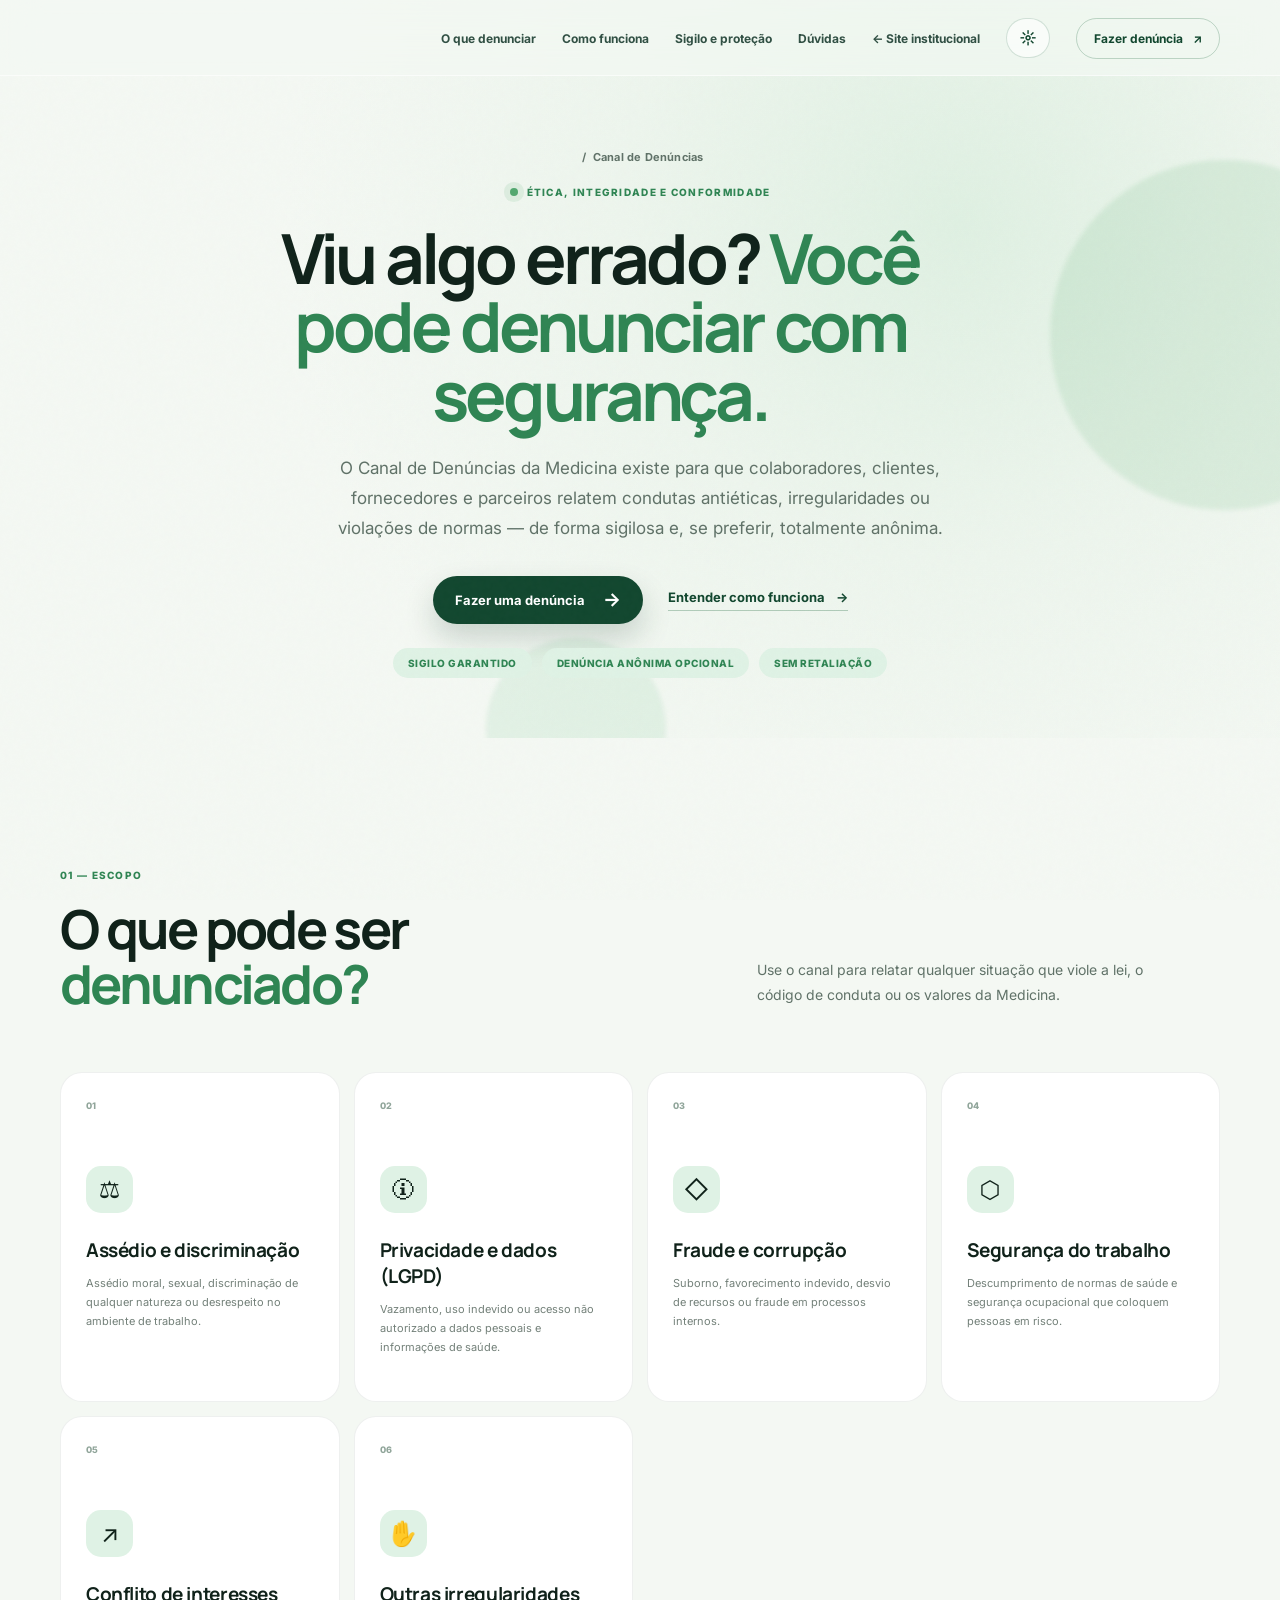
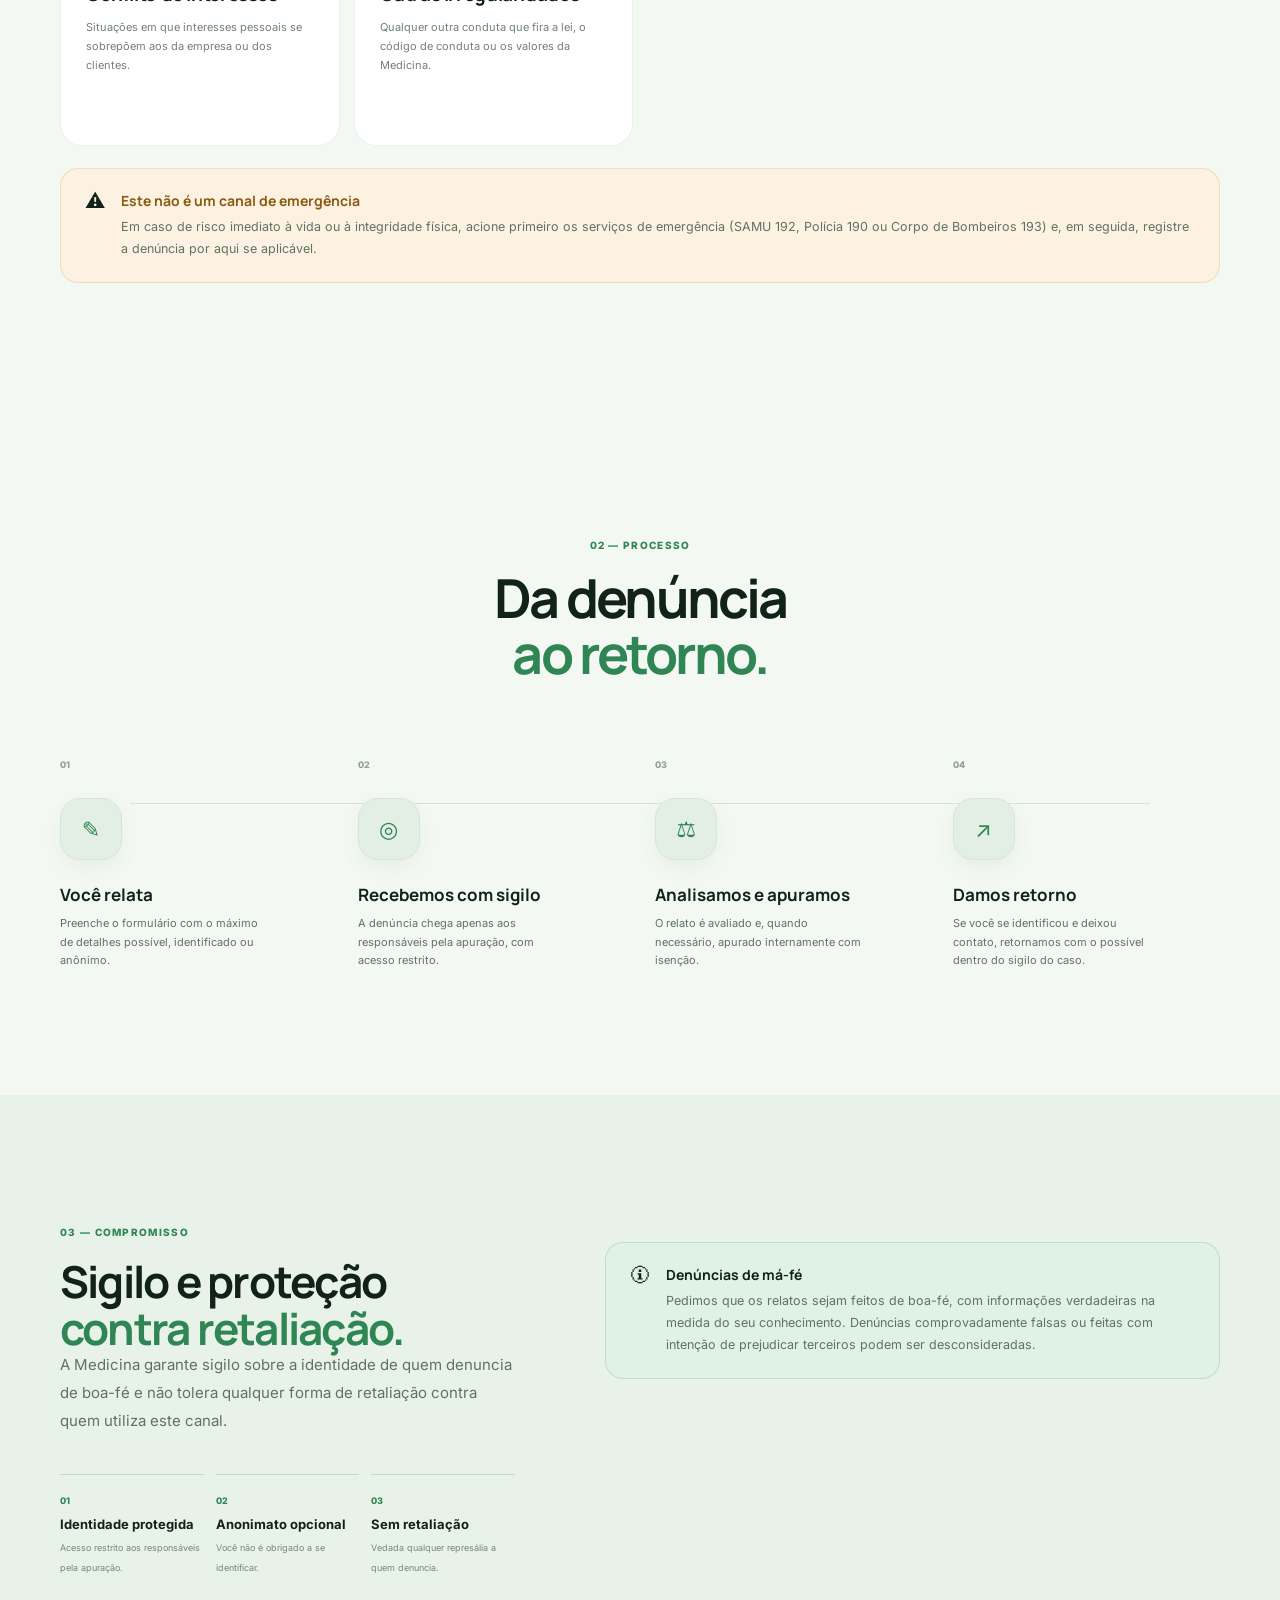
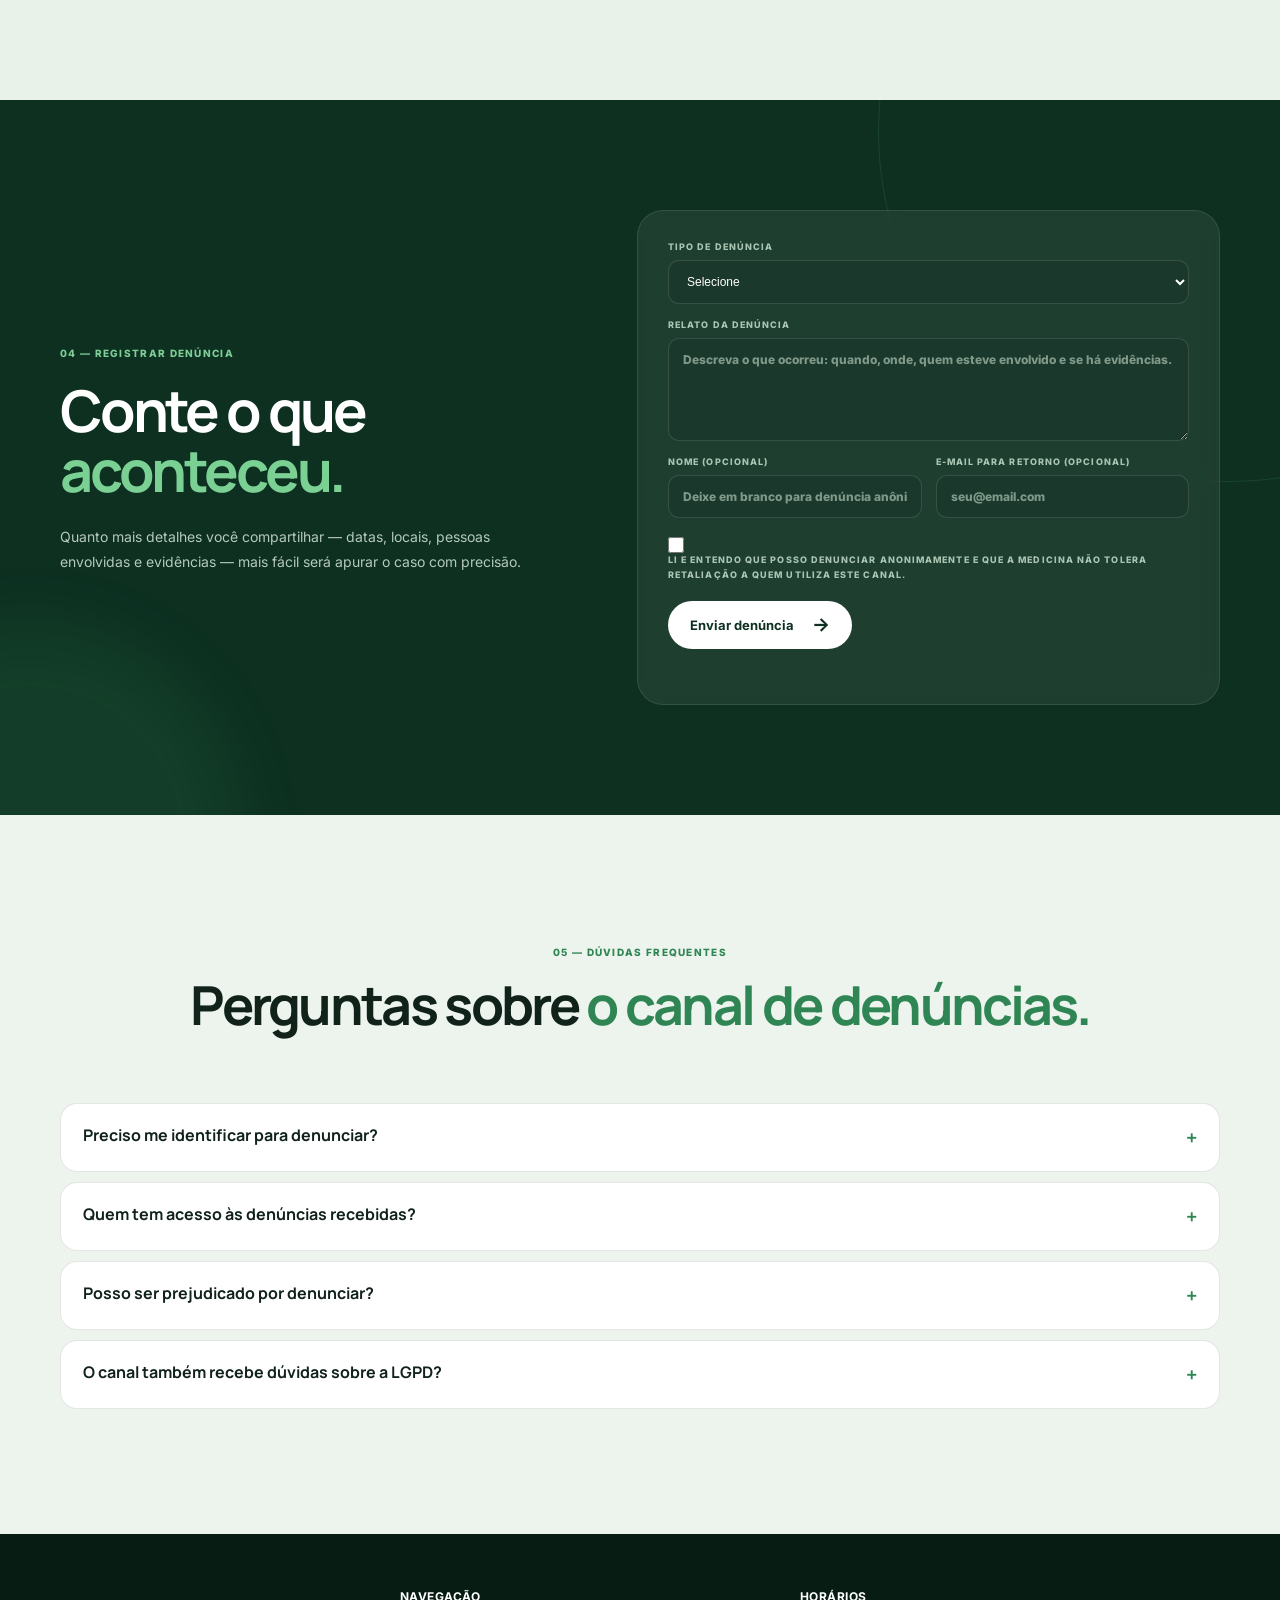
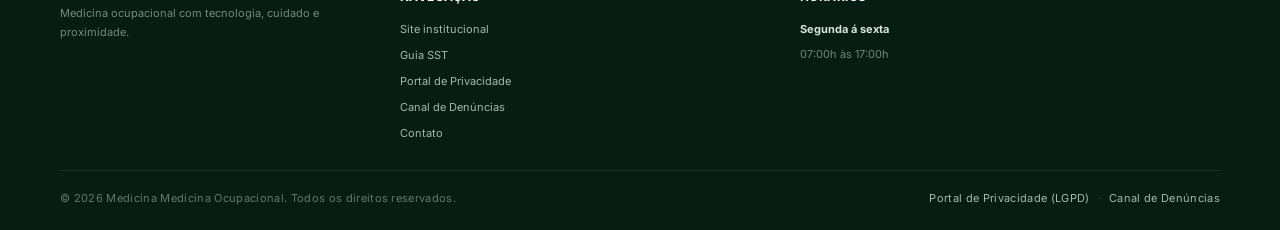
==== commit b07b6e53: "Add files via upload" ====
--- a/Medicina/canal-denuncias.html
+++ b/Medicina/canal-denuncias.html
@@ -557,12 +557,6 @@
 
   </footer>
 
-  <a class="whatsapp" href="https://wa.me/5513991034244" target="_blank" rel="noopener"
-    aria-label="Falar pelo WhatsApp">
-    <span class="whatsapp-flutuante">
-      <img src="assets/whatsapp-png-logo-1.png" alt="WhatsApp Logo">
-    </span>
-  </a>
   <script src="script.js"></script>
 </body>
 
